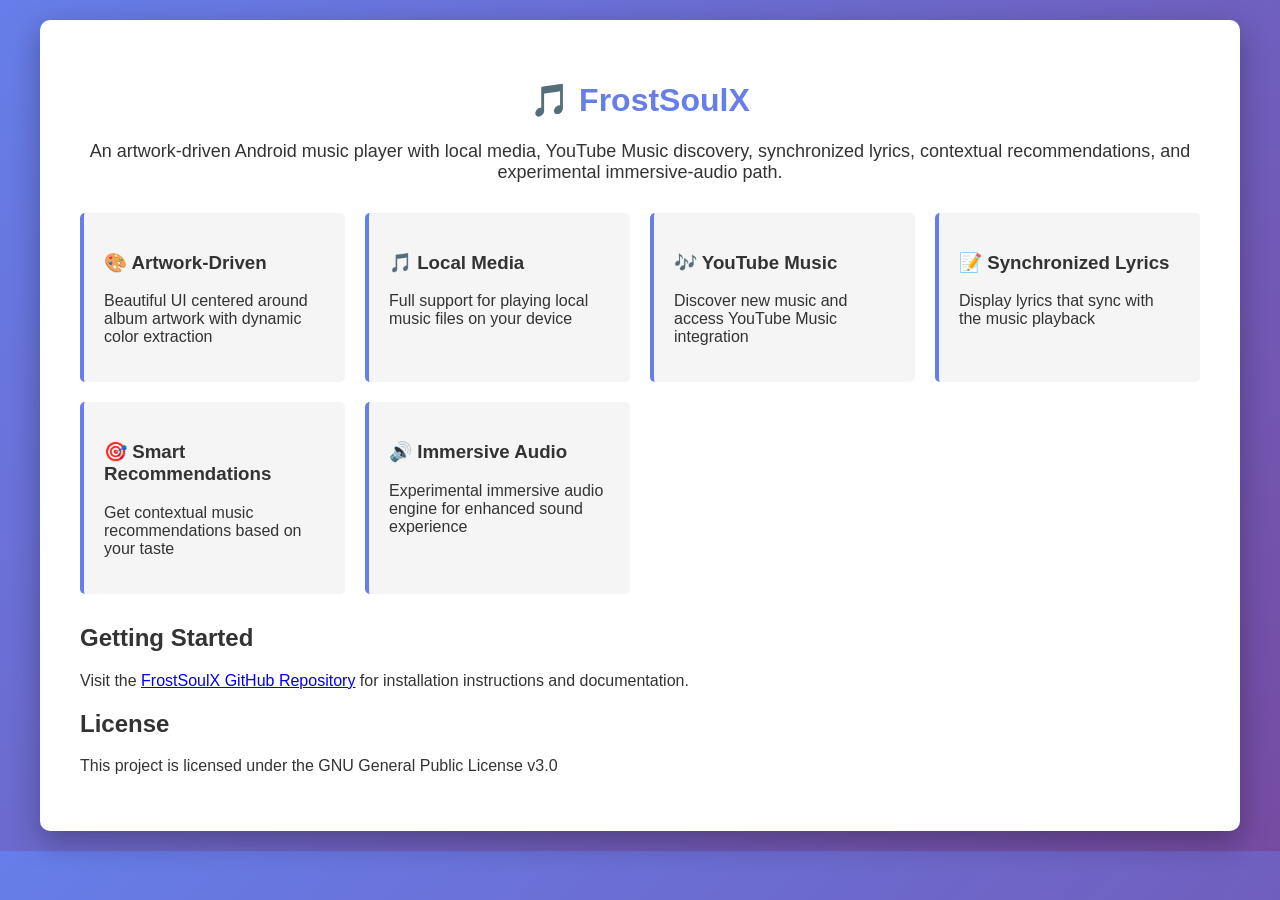
==== docs/index.html @ aeb600eb "Add Google Search Console verification meta tag to homepage" ====
<!DOCTYPE html>
<html lang="en">
<head>
    <meta charset="UTF-8">
    <meta name="viewport" content="width=device-width, initial-scale=1.0">
    <meta name="google-site-verification" content="8Y84JR3piGQvK_CAvSaHhDNYs4A3dG6lFi178oMNzOs" />
    <title>FrostSoulX - Artwork-Driven Android Music Player</title>
    <style>
        body {
            font-family: Arial, sans-serif;
            max-width: 1200px;
            margin: 0 auto;
            padding: 20px;
            background: linear-gradient(135deg, #667eea 0%, #764ba2 100%);
            color: #333;
        }
        .container {
            background: white;
            border-radius: 10px;
            padding: 40px;
            box-shadow: 0 10px 30px rgba(0, 0, 0, 0.3);
        }
        h1 {
            color: #667eea;
            text-align: center;
        }
        .features {
            display: grid;
            grid-template-columns: repeat(auto-fit, minmax(250px, 1fr));
            gap: 20px;
            margin: 30px 0;
        }
        .feature {
            padding: 20px;
            background: #f5f5f5;
            border-radius: 5px;
            border-left: 4px solid #667eea;
        }
    </style>
</head>
<body>
    <div class="container">
        <h1>🎵 FrostSoulX</h1>
        <p style="text-align: center; font-size: 18px;">An artwork-driven Android music player with local media, YouTube Music discovery, synchronized lyrics, contextual recommendations, and experimental immersive-audio path.</p>
        
        <div class="features">
            <div class="feature">
                <h3>🎨 Artwork-Driven</h3>
                <p>Beautiful UI centered around album artwork with dynamic color extraction</p>
            </div>
            <div class="feature">
                <h3>🎵 Local Media</h3>
                <p>Full support for playing local music files on your device</p>
            </div>
            <div class="feature">
                <h3>🎶 YouTube Music</h3>
                <p>Discover new music and access YouTube Music integration</p>
            </div>
            <div class="feature">
                <h3>📝 Synchronized Lyrics</h3>
                <p>Display lyrics that sync with the music playback</p>
            </div>
            <div class="feature">
                <h3>🎯 Smart Recommendations</h3>
                <p>Get contextual music recommendations based on your taste</p>
            </div>
            <div class="feature">
                <h3>🔊 Immersive Audio</h3>
                <p>Experimental immersive audio engine for enhanced sound experience</p>
            </div>
        </div>

        <h2>Getting Started</h2>
        <p>Visit the <a href="https://github.com/sakuraDev31/frostsoulx">FrostSoulX GitHub Repository</a> for installation instructions and documentation.</p>
        
        <h2>License</h2>
        <p>This project is licensed under the GNU General Public License v3.0</p>
    </div>
</body>
</html>
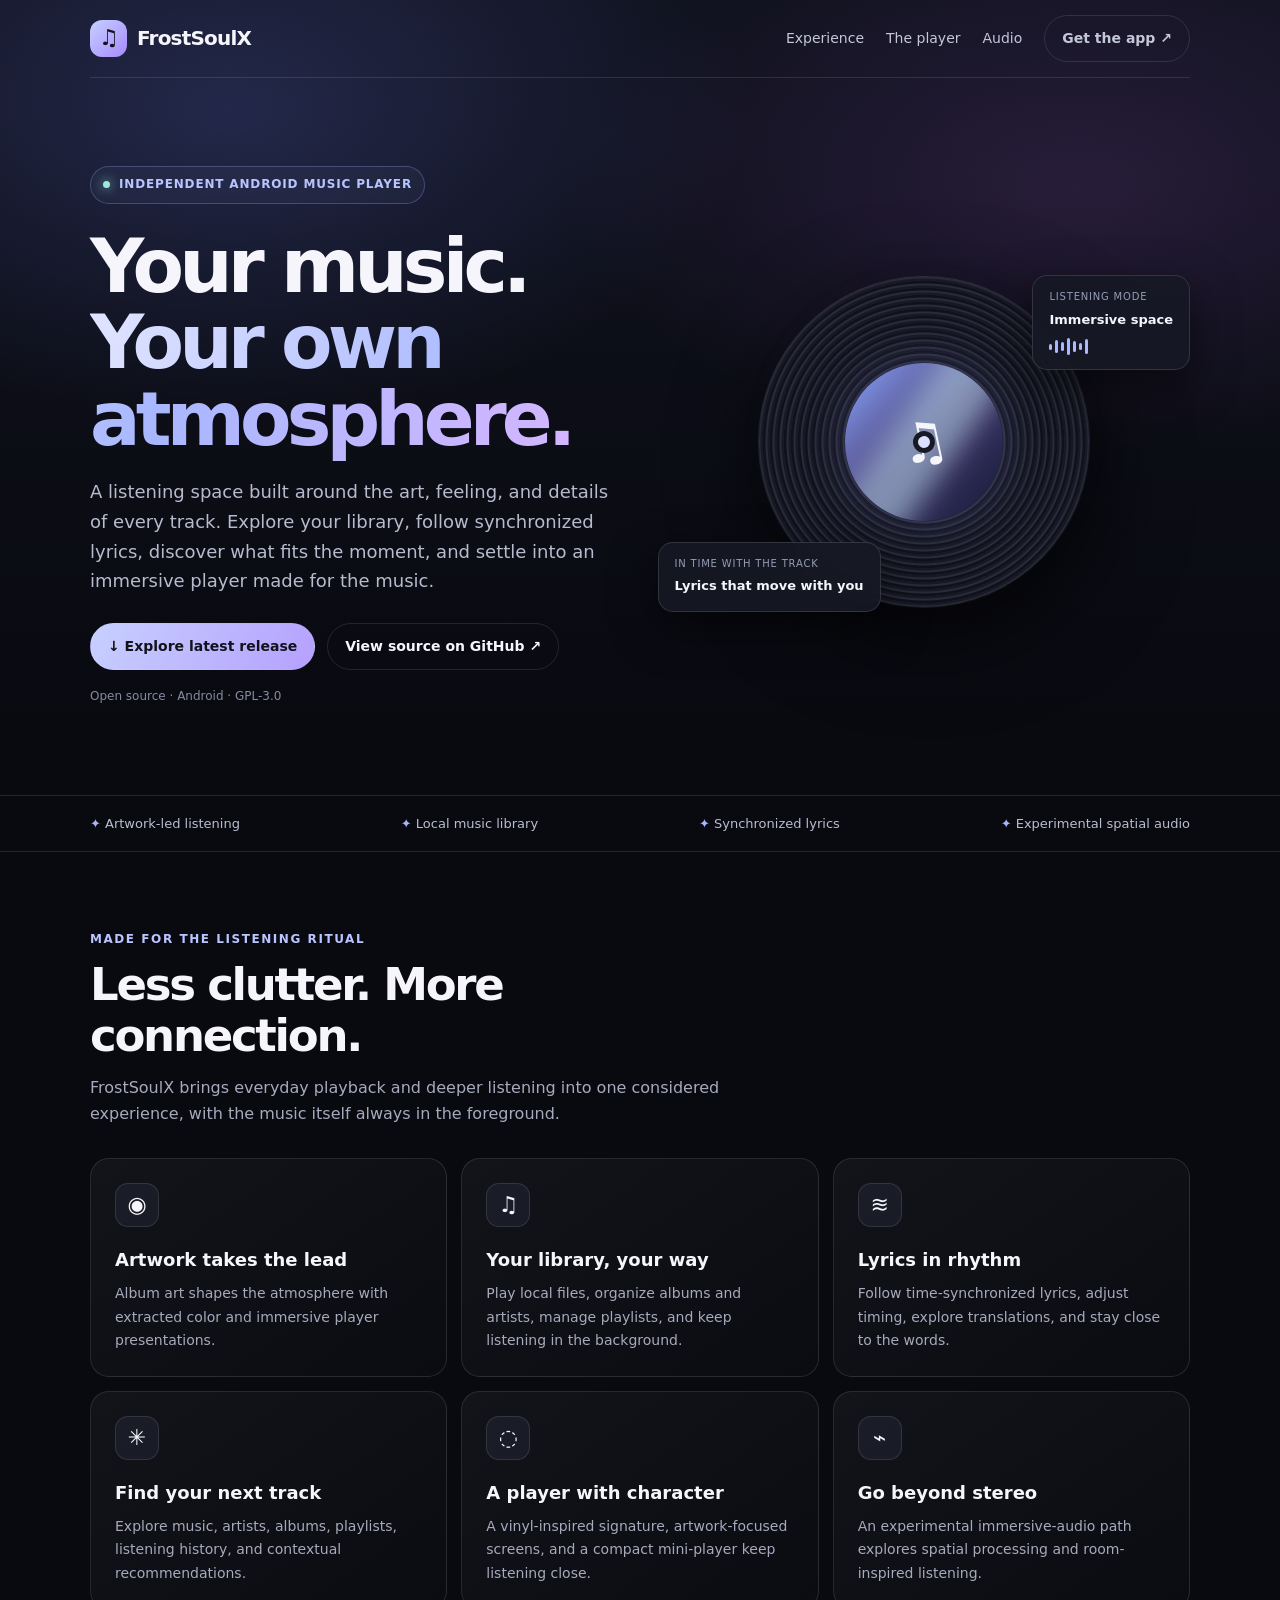
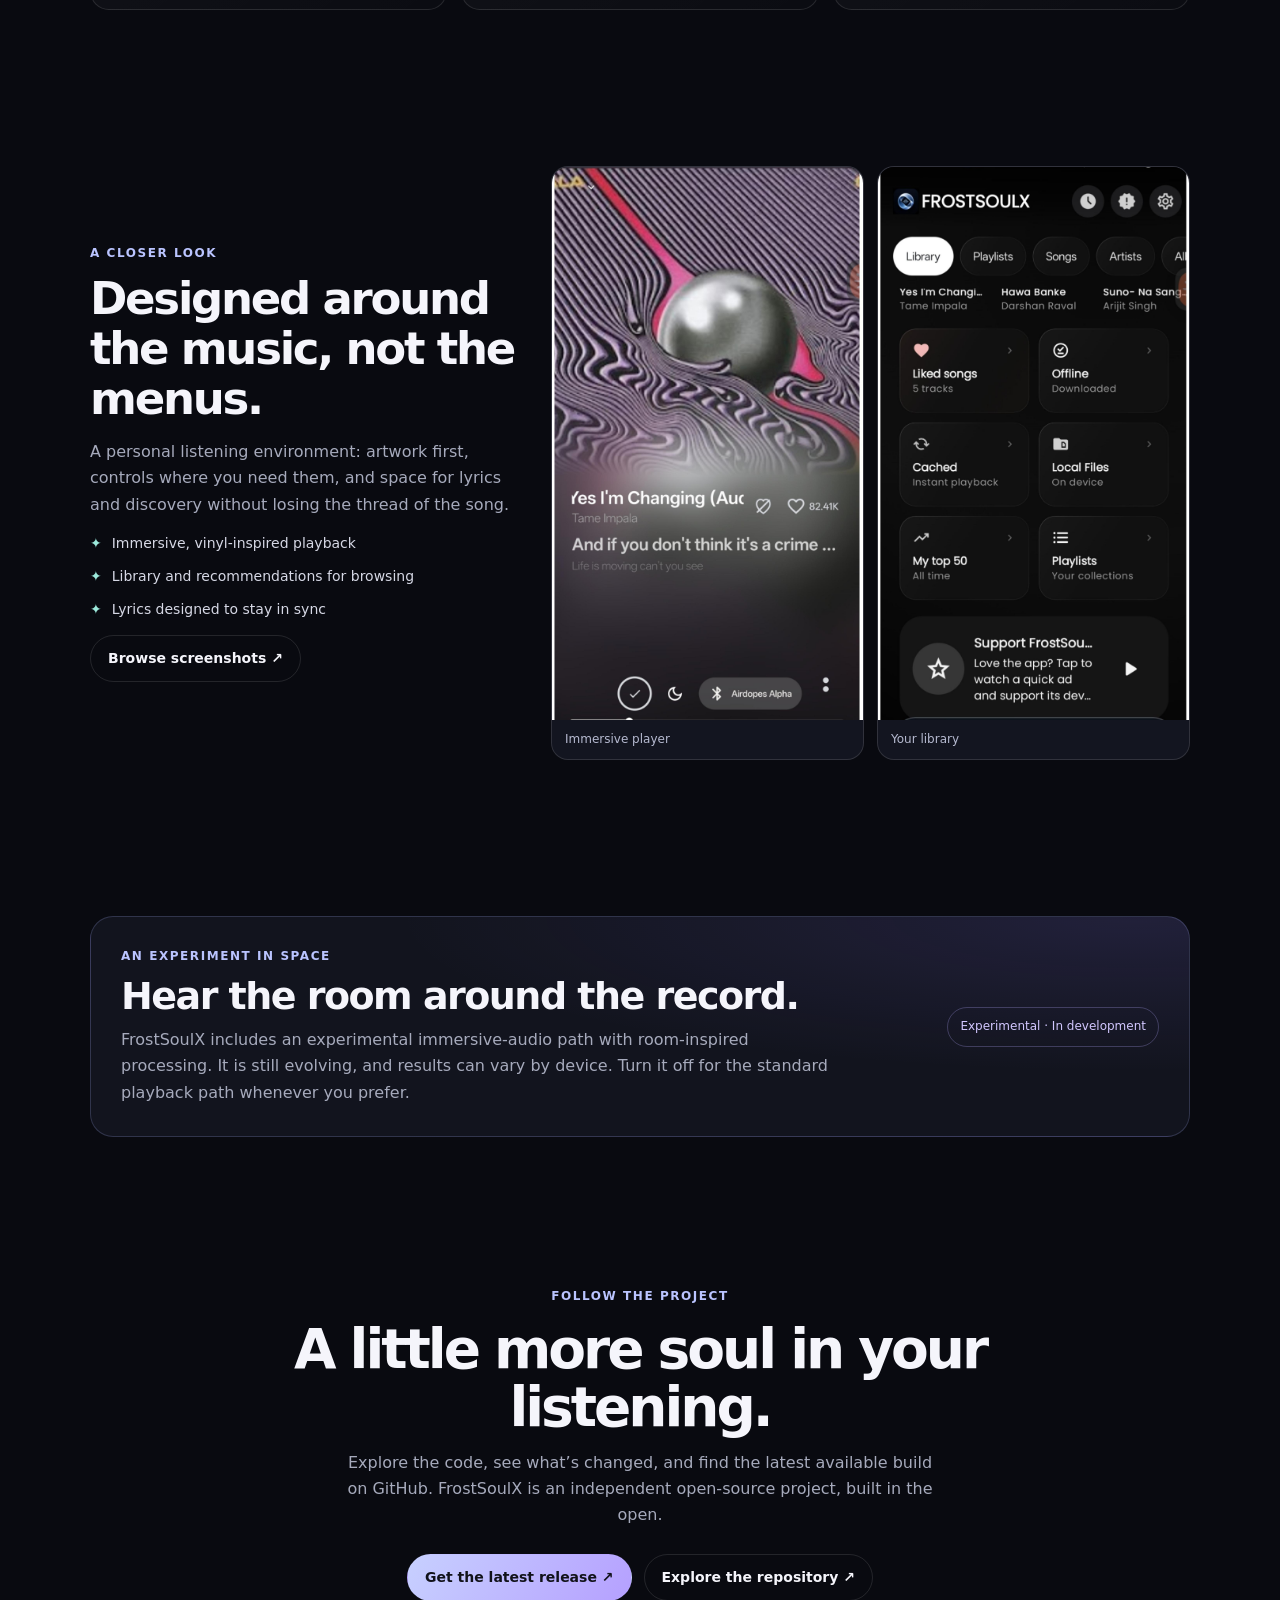
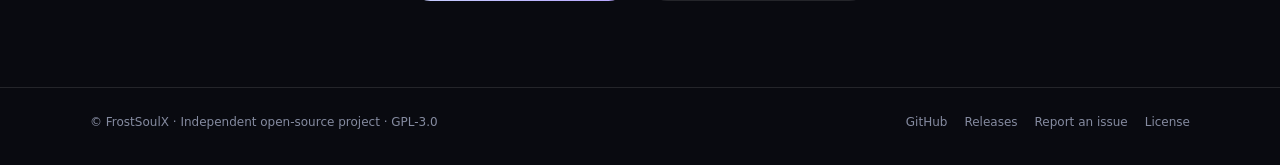
==== commit 4c2d6faf: "Redesign FrostSoulX landing page" ====
--- a/docs/index.html
+++ b/docs/index.html
@@ -1,80 +1,19 @@
-<!DOCTYPE html>
-<html lang="en">
-<head>
-    <meta charset="UTF-8">
-    <meta name="viewport" content="width=device-width, initial-scale=1.0">
-    <meta name="google-site-verification" content="8Y84JR3piGQvK_CAvSaHhDNYs4A3dG6lFi178oMNzOs" />
-    <title>FrostSoulX - Artwork-Driven Android Music Player</title>
-    <style>
-        body {
-            font-family: Arial, sans-serif;
-            max-width: 1200px;
-            margin: 0 auto;
-            padding: 20px;
-            background: linear-gradient(135deg, #667eea 0%, #764ba2 100%);
-            color: #333;
-        }
-        .container {
-            background: white;
-            border-radius: 10px;
-            padding: 40px;
-            box-shadow: 0 10px 30px rgba(0, 0, 0, 0.3);
-        }
-        h1 {
-            color: #667eea;
-            text-align: center;
-        }
-        .features {
-            display: grid;
-            grid-template-columns: repeat(auto-fit, minmax(250px, 1fr));
-            gap: 20px;
-            margin: 30px 0;
-        }
-        .feature {
-            padding: 20px;
-            background: #f5f5f5;
-            border-radius: 5px;
-            border-left: 4px solid #667eea;
-        }
-    </style>
-</head>
-<body>
-    <div class="container">
-        <h1>🎵 FrostSoulX</h1>
-        <p style="text-align: center; font-size: 18px;">An artwork-driven Android music player with local media, YouTube Music discovery, synchronized lyrics, contextual recommendations, and experimental immersive-audio path.</p>
-        
-        <div class="features">
-            <div class="feature">
-                <h3>🎨 Artwork-Driven</h3>
-                <p>Beautiful UI centered around album artwork with dynamic color extraction</p>
-            </div>
-            <div class="feature">
-                <h3>🎵 Local Media</h3>
-                <p>Full support for playing local music files on your device</p>
-            </div>
-            <div class="feature">
-                <h3>🎶 YouTube Music</h3>
-                <p>Discover new music and access YouTube Music integration</p>
-            </div>
-            <div class="feature">
-                <h3>📝 Synchronized Lyrics</h3>
-                <p>Display lyrics that sync with the music playback</p>
-            </div>
-            <div class="feature">
-                <h3>🎯 Smart Recommendations</h3>
-                <p>Get contextual music recommendations based on your taste</p>
-            </div>
-            <div class="feature">
-                <h3>🔊 Immersive Audio</h3>
-                <p>Experimental immersive audio engine for enhanced sound experience</p>
-            </div>
-        </div>
-
-        <h2>Getting Started</h2>
-        <p>Visit the <a href="https://github.com/sakuraDev31/frostsoulx">FrostSoulX GitHub Repository</a> for installation instructions and documentation.</p>
-        
-        <h2>License</h2>
-        <p>This project is licensed under the GNU General Public License v3.0</p>
-    </div>
-</body>
-</html>
+<!doctype html>
+<html lang="en"><head>
+<meta charset="utf-8"><meta name="viewport" content="width=device-width,initial-scale=1"><meta name="theme-color" content="#090a10">
+<meta name="description" content="FrostSoulX is an artwork-first Android music player with synchronized lyrics, music discovery, recommendations, and experimental immersive audio.">
+<meta name="google-site-verification" content="8Y84JR3piGQvK_CAvSaHhDNYs4A3dG6lFi178oMNzOs">
+<meta property="og:title" content="FrostSoulX · Your music, your atmosphere"><meta property="og:description" content="An independent Android music player shaped around artwork, lyrics, discovery, and immersive listening.">
+<meta property="og:image" content="https://raw.githubusercontent.com/sakuraDev31/frostsoulx/Main/docs/screenshots/immersive-player.jpg">
+<title>FrostSoulX | Your music, your atmosphere</title>
+<style>
+:root{color-scheme:dark;--bg:#090a10;--fg:#f5f5fb;--muted:#a6aabc;--line:#ffffff1c;--blue:#aebaff;--violet:#c6a7ff;--mint:#9ce9db}*{box-sizing:border-box}html{scroll-behavior:smooth}body{margin:0;background:var(--bg);color:var(--fg);font:16px/1.65 Inter,system-ui,-apple-system,"Segoe UI",sans-serif}.shell{width:min(1100px,calc(100% - 38px));margin:auto}a{color:inherit;text-decoration:none}.bg{position:absolute;z-index:-1;inset:0 0 auto;height:740px;background:radial-gradient(ellipse at 18% 15%,#5968c844,transparent 35%),radial-gradient(ellipse at 84% 25%,#8b4fb733,transparent 34%),linear-gradient(#10121e,transparent)}header{height:78px;display:flex;align-items:center;justify-content:space-between;border-bottom:1px solid var(--line)}.brand{font-size:20px;font-weight:800;letter-spacing:-.04em;display:flex;align-items:center;gap:10px}.logo{display:grid;place-items:center;width:37px;height:37px;border-radius:12px;background:linear-gradient(135deg,#c5d0ff,#a78aff);color:#11121a;font-size:22px}nav{display:flex;gap:22px;align-items:center;font-size:14px;color:#c4c7d7}.btn{display:inline-flex;align-items:center;justify-content:center;padding:11px 17px;border:1px solid var(--line);border-radius:99px;font-size:14px;font-weight:700}.primary{background:linear-gradient(120deg,#c7d0ff,#b5a0ff);color:#11121a;border-color:transparent}.hero{display:grid;grid-template-columns:1fr 1fr;gap:35px;align-items:center;padding:88px 0 76px;min-height:580px}.eyebrow,.kicker{font-size:12px;font-weight:800;letter-spacing:.13em;text-transform:uppercase;color:#bac4ff}.eyebrow{display:inline-flex;gap:9px;align-items:center;border:1px solid #aab5ff44;border-radius:99px;padding:8px 12px;background:#aab5ff0c;letter-spacing:.07em}.pulse{width:7px;height:7px;background:var(--mint);border-radius:50%;box-shadow:0 0 12px var(--mint)}h1{font-size:clamp(44px,6.3vw,75px);line-height:1.02;letter-spacing:-.065em;margin:24px 0 20px}h1 span{background:linear-gradient(100deg,#e0e4ff,#a8b7ff,#d3b6ff);background-clip:text;-webkit-background-clip:text;color:transparent}.intro{font-size:18px;color:#b7bbcd;max-width:540px;margin:0 0 27px}.actions{display:flex;flex-wrap:wrap;gap:12px}.fine{font-size:12px;color:#858ba0;margin-top:17px}.visual{position:relative;min-height:390px;display:grid;place-items:center}.halo{position:absolute;width:350px;height:350px;border-radius:50%;background:radial-gradient(circle,#8b80ff40,transparent 70%);filter:blur(10px)}.vinyl{width:min(330px,74vw);aspect-ratio:1;border-radius:50%;position:relative;background:repeating-radial-gradient(circle,#171925 0 2px,#292b3b 3px 4px,#10121b 5px 7px);box-shadow:0 28px 90px #000b,0 0 0 1px #ffffff22;transform:rotate(-12deg);animation:float 8s ease-in-out infinite}.album{position:absolute;inset:26%;border-radius:50%;overflow:hidden;display:grid;place-items:center;background:linear-gradient(145deg,#8ba7ff,#45386f 50%,#111b35);box-shadow:0 0 45px #9c9dff3b}.album:before{content:"";position:absolute;width:140%;height:40%;background:#c9f3ff77;filter:blur(13px);transform:rotate(-43deg)}.album span{position:relative;font-size:55px}.center{position:absolute;width:12px;height:12px;border-radius:50%;background:#dce0ff;left:calc(50% - 6px);top:calc(50% - 6px);box-shadow:0 0 0 5px #171925;z-index:2}.float{position:absolute;z-index:3;border:1px solid #ffffff20;background:#171925e8;backdrop-filter:blur(15px);border-radius:15px;padding:13px 16px;box-shadow:0 15px 45px #0008}.float small{display:block;color:#969db5;font-size:10px;text-transform:uppercase;letter-spacing:.08em}.float strong{font-size:13px}.lyrics{left:0;bottom:25px}.audio{right:0;top:28px}.wave{display:flex;gap:3px;align-items:center;height:19px;margin-top:5px}.wave i{width:3px;height:var(--h);background:#aab8ff;border-radius:4px}@keyframes float{50%{transform:translateY(-12px) rotate(-8deg)}}.ticker{border-block:1px solid var(--line);padding:17px 0;color:#b9bdd0;font-size:13px}.ticker .shell{display:flex;justify-content:space-between;gap:14px;flex-wrap:wrap}.ticker b{color:#aab5ff}section.content{padding:78px 0}.head{max-width:650px;margin-bottom:30px}.head h2,.showcopy h2{font-size:clamp(30px,4vw,45px);line-height:1.12;letter-spacing:-.05em;margin:10px 0 14px}.head p,.showcopy p{color:var(--muted);margin:0}.grid{display:grid;grid-template-columns:repeat(3,1fr);gap:14px}.feature{border:1px solid var(--line);background:linear-gradient(145deg,#ffffff0b,#ffffff03);border-radius:19px;padding:24px;min-height:180px;transition:.2s}.feature:hover{transform:translateY(-4px);border-color:#aab5ff66}.ico{font-size:22px;width:44px;height:44px;display:grid;place-items:center;border:1px solid var(--line);background:#a5b3ff10;border-radius:13px;margin-bottom:18px}.feature h3{font-size:18px;margin:0 0 8px}.feature p{font-size:14px;color:var(--muted);margin:0}.showcase{display:grid;grid-template-columns:.8fr 1.2fr;gap:35px;align-items:center}.showcopy ul{padding:0;list-style:none;display:grid;gap:10px;color:#d6d8e5;font-size:14px}.showcopy li:before{content:"✦";color:var(--mint);margin-right:10px}.screens{display:grid;grid-template-columns:1fr 1fr;gap:13px}.screen{margin:0;border:1px solid #ffffff20;border-radius:17px;overflow:hidden;background:#131520}.screen img{width:100%;display:block;aspect-ratio:9/16;object-fit:cover;object-position:top}.screen figcaption{padding:10px 13px;font-size:12px;color:#b6bad0}.band{border:1px solid #aab5ff33;border-radius:23px;padding:30px;background:radial-gradient(ellipse at 95% 0%,#8d75ff20,transparent 50%),#12141e;display:flex;align-items:center;justify-content:space-between;gap:25px}.band h2{font-size:clamp(26px,3.5vw,38px);line-height:1.1;letter-spacing:-.04em;margin:9px 0}.band p{color:var(--muted);max-width:720px;margin:0}.badge{white-space:nowrap;border:1px solid #b5aaff44;border-radius:99px;padding:9px 12px;color:#d2c7ff;font-size:12px}.cta{text-align:center;padding:72px 0 86px}.cta h2{font-size:clamp(34px,5vw,55px);line-height:1.06;letter-spacing:-.055em;max-width:750px;margin:13px auto}.cta p{max-width:590px;color:var(--muted);margin:0 auto 25px}.cta .actions{justify-content:center}footer{border-top:1px solid var(--line);padding:25px 0 32px;color:#858ba0;font-size:12px}.foot{display:flex;justify-content:space-between;gap:18px;flex-wrap:wrap}.links{display:flex;gap:17px;flex-wrap:wrap}@media(max-width:800px){.hero{grid-template-columns:1fr;gap:0;padding:58px 0 38px;text-align:center}.intro{margin:0 auto 25px}.actions{justify-content:center}.visual{min-height:340px}.vinyl{width:285px}.grid{grid-template-columns:repeat(2,1fr)}.showcase{grid-template-columns:1fr}.band{align-items:flex-start;flex-direction:column}section.content{padding:62px 0}nav{gap:12px}nav .optional{display:none}}@media(max-width:480px){.shell{width:calc(100% - 28px)}header{height:68px}.brand{font-size:17px}.btn{padding:10px 13px;font-size:12px}.hero{padding-top:45px}.intro{font-size:16px}.visual{min-height:310px}.vinyl{width:245px}.float{padding:10px 12px}.grid{grid-template-columns:1fr}.feature{min-height:0}.screens{gap:8px}.ticker .shell{justify-content:center}.foot{flex-direction:column}}@media(prefers-reduced-motion:reduce){*,*:before,*:after{animation:none!important;scroll-behavior:auto!important;transition:none!important}}
+</style></head><body><div class="bg"></div>
+<header class="shell"><a class="brand" href="#"><span class="logo">♫</span> FrostSoulX</a><nav><a class="optional" href="#experience">Experience</a><a class="optional" href="#screenshots">The player</a><a class="optional" href="#audio">Audio</a><a class="btn" href="https://github.com/sakuraDev31/frostsoulx/releases/latest">Get the app ↗</a></nav></header>
+<main><section class="hero shell"><div><div class="eyebrow"><span class="pulse"></span> Independent Android music player</div><h1>Your music.<br><span>Your own atmosphere.</span></h1><p class="intro">A listening space built around the art, feeling, and details of every track. Explore your library, follow synchronized lyrics, discover what fits the moment, and settle into an immersive player made for the music.</p><div class="actions"><a class="btn primary" href="https://github.com/sakuraDev31/frostsoulx/releases/latest">↓ Explore latest release</a><a class="btn" href="https://github.com/sakuraDev31/frostsoulx">View source on GitHub ↗</a></div><p class="fine">Open source · Android · GPL-3.0</p></div><div class="visual"><div class="halo"></div><div class="vinyl"><div class="album"><span>♫</span></div><span class="center"></span></div><div class="float audio"><small>Listening mode</small><strong>Immersive space</strong><div class="wave"><i style="--h:6px"></i><i style="--h:13px"></i><i style="--h:9px"></i><i style="--h:17px"></i><i style="--h:11px"></i><i style="--h:7px"></i><i style="--h:15px"></i></div></div><div class="float lyrics"><small>In time with the track</small><strong>Lyrics that move with you</strong></div></div></section>
+<div class="ticker"><div class="shell"><span><b>✦</b> Artwork-led listening</span><span><b>✦</b> Local music library</span><span><b>✦</b> Synchronized lyrics</span><span><b>✦</b> Experimental spatial audio</span></div></div>
+<section class="content shell" id="experience"><div class="head"><div class="kicker">Made for the listening ritual</div><h2>Less clutter. More connection.</h2><p>FrostSoulX brings everyday playback and deeper listening into one considered experience, with the music itself always in the foreground.</p></div><div class="grid"><article class="feature"><div class="ico">◉</div><h3>Artwork takes the lead</h3><p>Album art shapes the atmosphere with extracted color and immersive player presentations.</p></article><article class="feature"><div class="ico">♫</div><h3>Your library, your way</h3><p>Play local files, organize albums and artists, manage playlists, and keep listening in the background.</p></article><article class="feature"><div class="ico">≋</div><h3>Lyrics in rhythm</h3><p>Follow time-synchronized lyrics, adjust timing, explore translations, and stay close to the words.</p></article><article class="feature"><div class="ico">✳</div><h3>Find your next track</h3><p>Explore music, artists, albums, playlists, listening history, and contextual recommendations.</p></article><article class="feature"><div class="ico">◌</div><h3>A player with character</h3><p>A vinyl-inspired signature, artwork-focused screens, and a compact mini-player keep listening close.</p></article><article class="feature"><div class="ico">⌁</div><h3>Go beyond stereo</h3><p>An experimental immersive-audio path explores spatial processing and room-inspired listening.</p></article></div></section>
+<section class="content shell" id="screenshots"><div class="showcase"><div class="showcopy"><div class="kicker">A closer look</div><h2>Designed around the music, not the menus.</h2><p>A personal listening environment: artwork first, controls where you need them, and space for lyrics and discovery without losing the thread of the song.</p><ul><li>Immersive, vinyl-inspired playback</li><li>Library and recommendations for browsing</li><li>Lyrics designed to stay in sync</li></ul><a class="btn" href="https://github.com/sakuraDev31/frostsoulx/tree/Main/docs/screenshots">Browse screenshots ↗</a></div><div class="screens"><figure class="screen"><img src="screenshots/immersive-player.jpg" alt="FrostSoulX immersive player" loading="lazy"><figcaption>Immersive player</figcaption></figure><figure class="screen"><img src="screenshots/library-overview.jpg" alt="FrostSoulX music library" loading="lazy"><figcaption>Your library</figcaption></figure></div></div></section>
+<section class="content shell" id="audio"><div class="band"><div><div class="kicker">An experiment in space</div><h2>Hear the room around the record.</h2><p>FrostSoulX includes an experimental immersive-audio path with room-inspired processing. It is still evolving, and results can vary by device. Turn it off for the standard playback path whenever you prefer.</p></div><span class="badge">Experimental · In development</span></div></section>
+<section class="cta shell"><div class="kicker">Follow the project</div><h2>A little more soul in your listening.</h2><p>Explore the code, see what’s changed, and find the latest available build on GitHub. FrostSoulX is an independent open-source project, built in the open.</p><div class="actions"><a class="btn primary" href="https://github.com/sakuraDev31/frostsoulx/releases/latest">Get the latest release ↗</a><a class="btn" href="https://github.com/sakuraDev31/frostsoulx">Explore the repository ↗</a></div></section></main>
+<footer><div class="shell foot"><span>© FrostSoulX · Independent open-source project · GPL-3.0</span><div class="links"><a href="https://github.com/sakuraDev31/frostsoulx">GitHub</a><a href="https://github.com/sakuraDev31/frostsoulx/releases">Releases</a><a href="https://github.com/sakuraDev31/frostsoulx/issues">Report an issue</a><a href="https://github.com/sakuraDev31/frostsoulx/blob/Main/LICENSE">License</a></div></div></footer></body></html>
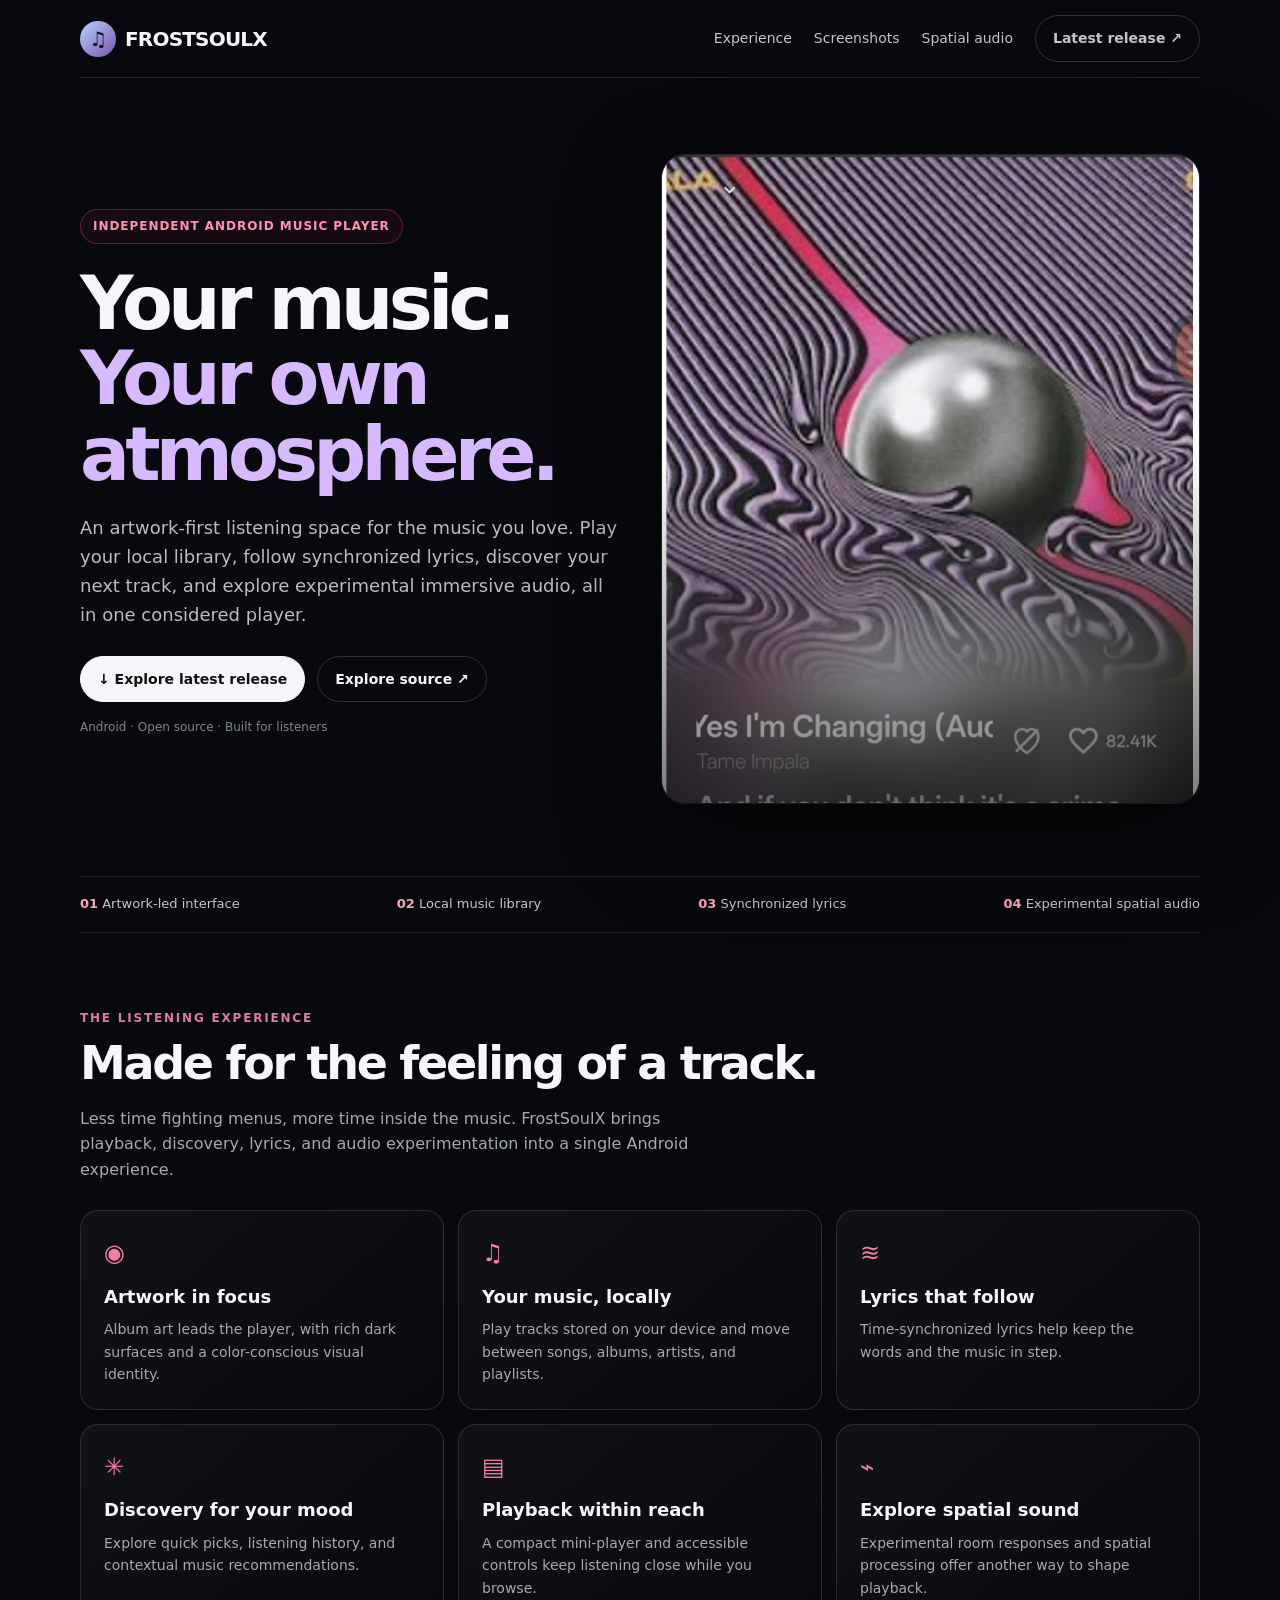
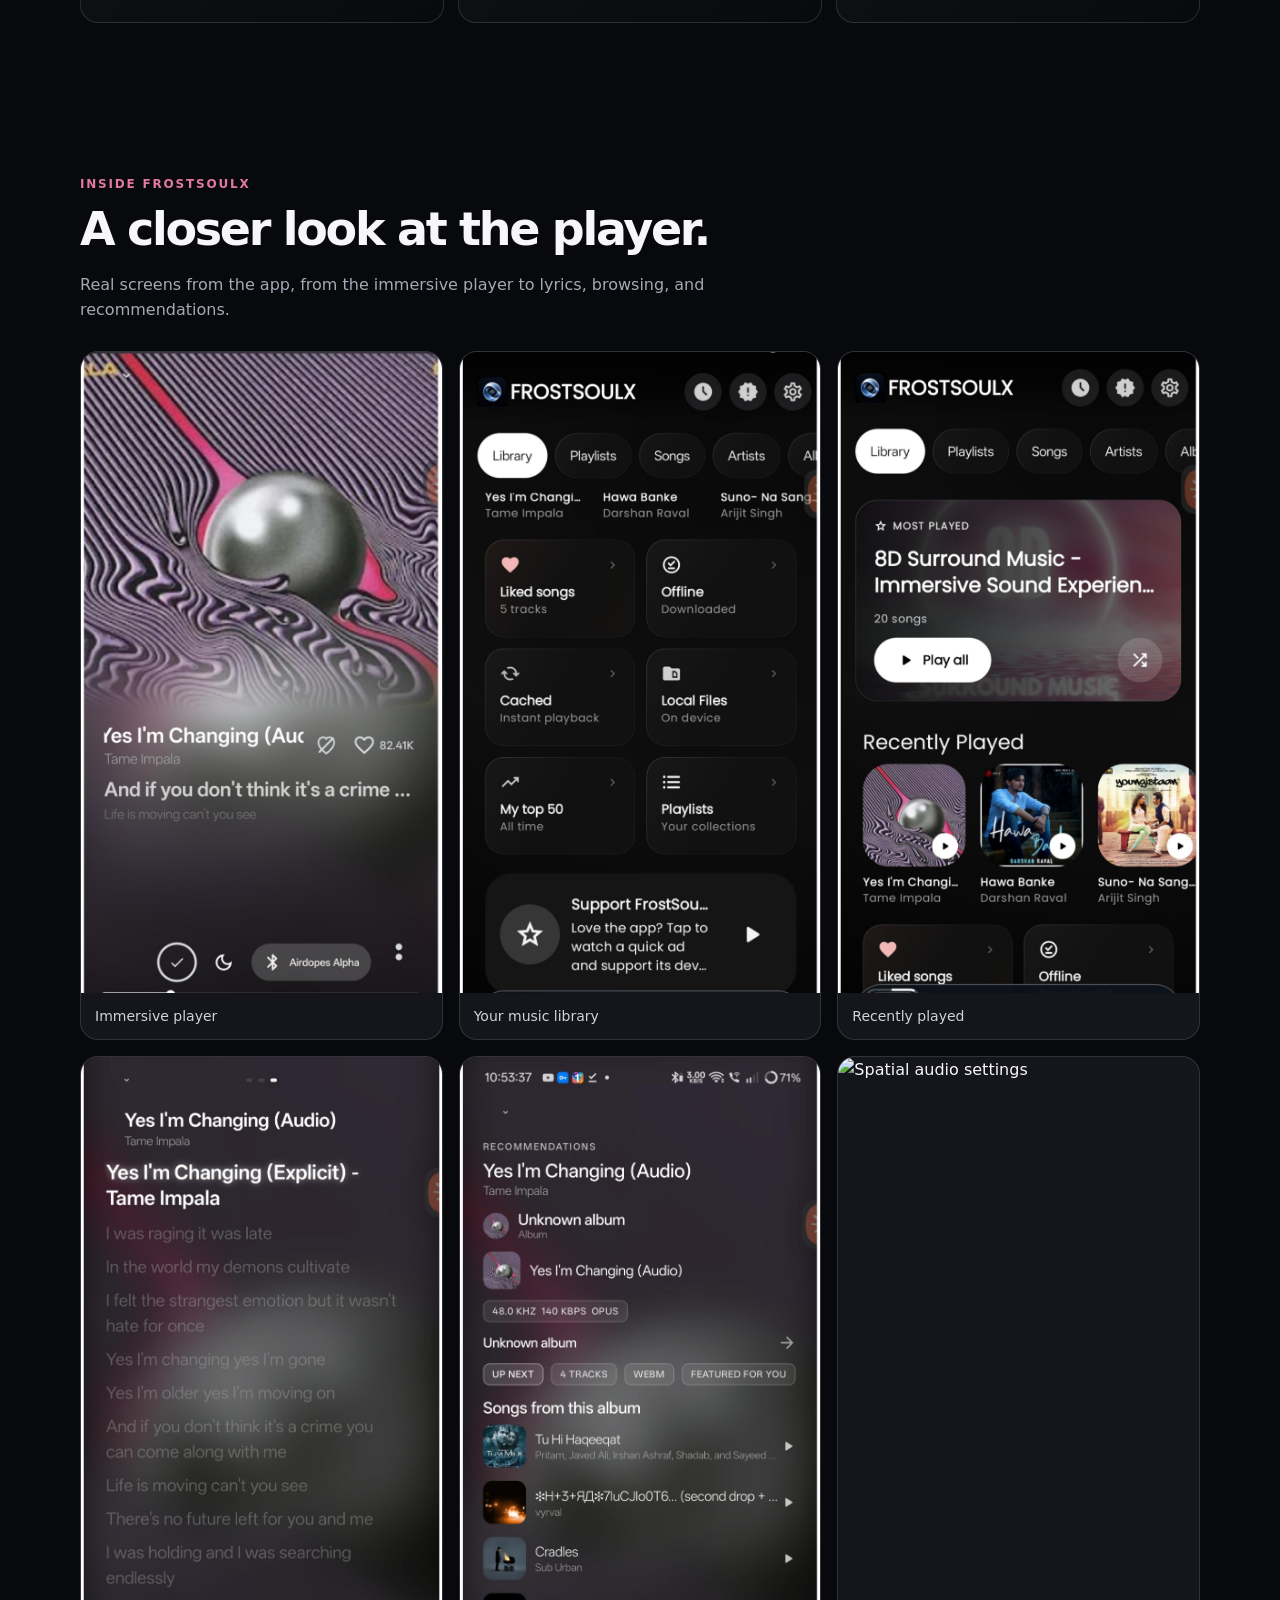
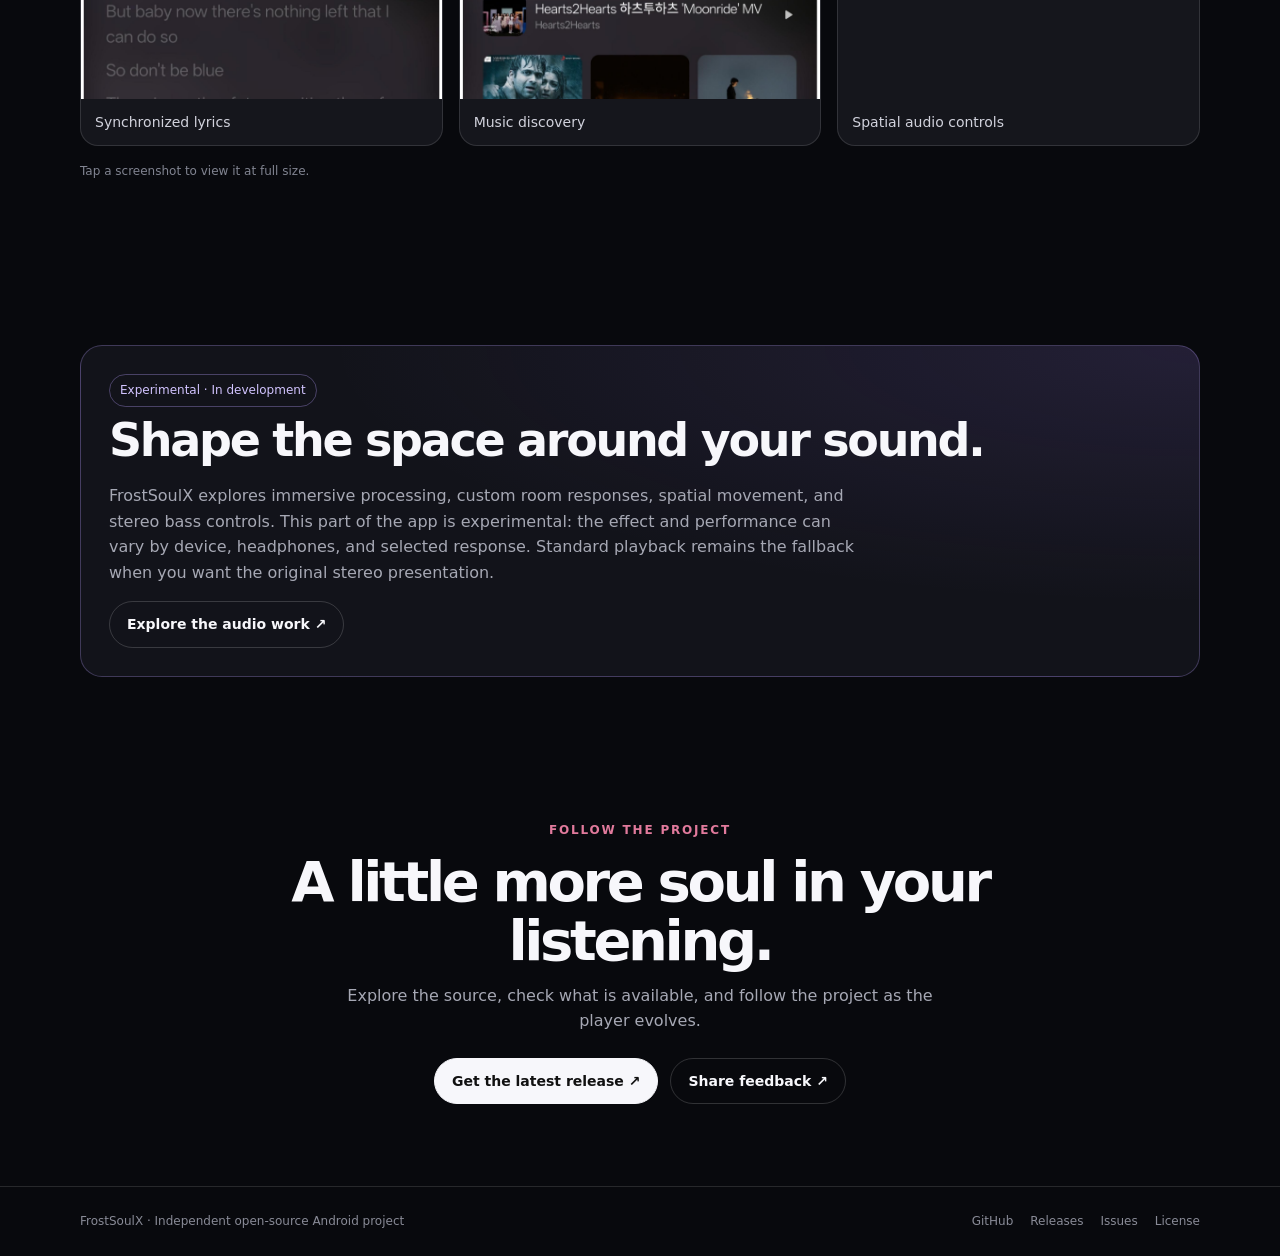
==== commit 053cfda1: "Refresh FrostSoulX repository homepage and showcase screenshots" ====
--- a/docs/index.html
+++ b/docs/index.html
@@ -1,19 +1,18 @@
 <!doctype html>
 <html lang="en"><head>
 <meta charset="utf-8"><meta name="viewport" content="width=device-width,initial-scale=1"><meta name="theme-color" content="#090a10">
-<meta name="description" content="FrostSoulX is an artwork-first Android music player with synchronized lyrics, music discovery, recommendations, and experimental immersive audio.">
+<meta name="description" content="FrostSoulX is an artwork-first Android music player with synchronized lyrics, local media, discovery, recommendations, and experimental immersive audio.">
 <meta name="google-site-verification" content="8Y84JR3piGQvK_CAvSaHhDNYs4A3dG6lFi178oMNzOs">
-<meta property="og:title" content="FrostSoulX · Your music, your atmosphere"><meta property="og:description" content="An independent Android music player shaped around artwork, lyrics, discovery, and immersive listening.">
-<meta property="og:image" content="https://raw.githubusercontent.com/sakuraDev31/frostsoulx/Main/docs/screenshots/immersive-player.jpg">
+<meta property="og:title" content="FrostSoulX | Your music, your atmosphere"><meta property="og:description" content="An independent Android music player shaped around artwork, lyrics, discovery, and immersive listening."><meta property="og:image" content="https://raw.githubusercontent.com/sakuraDev31/frostsoulx/Main/docs/screenshots/immersive-player.jpg">
 <title>FrostSoulX | Your music, your atmosphere</title>
 <style>
-:root{color-scheme:dark;--bg:#090a10;--fg:#f5f5fb;--muted:#a6aabc;--line:#ffffff1c;--blue:#aebaff;--violet:#c6a7ff;--mint:#9ce9db}*{box-sizing:border-box}html{scroll-behavior:smooth}body{margin:0;background:var(--bg);color:var(--fg);font:16px/1.65 Inter,system-ui,-apple-system,"Segoe UI",sans-serif}.shell{width:min(1100px,calc(100% - 38px));margin:auto}a{color:inherit;text-decoration:none}.bg{position:absolute;z-index:-1;inset:0 0 auto;height:740px;background:radial-gradient(ellipse at 18% 15%,#5968c844,transparent 35%),radial-gradient(ellipse at 84% 25%,#8b4fb733,transparent 34%),linear-gradient(#10121e,transparent)}header{height:78px;display:flex;align-items:center;justify-content:space-between;border-bottom:1px solid var(--line)}.brand{font-size:20px;font-weight:800;letter-spacing:-.04em;display:flex;align-items:center;gap:10px}.logo{display:grid;place-items:center;width:37px;height:37px;border-radius:12px;background:linear-gradient(135deg,#c5d0ff,#a78aff);color:#11121a;font-size:22px}nav{display:flex;gap:22px;align-items:center;font-size:14px;color:#c4c7d7}.btn{display:inline-flex;align-items:center;justify-content:center;padding:11px 17px;border:1px solid var(--line);border-radius:99px;font-size:14px;font-weight:700}.primary{background:linear-gradient(120deg,#c7d0ff,#b5a0ff);color:#11121a;border-color:transparent}.hero{display:grid;grid-template-columns:1fr 1fr;gap:35px;align-items:center;padding:88px 0 76px;min-height:580px}.eyebrow,.kicker{font-size:12px;font-weight:800;letter-spacing:.13em;text-transform:uppercase;color:#bac4ff}.eyebrow{display:inline-flex;gap:9px;align-items:center;border:1px solid #aab5ff44;border-radius:99px;padding:8px 12px;background:#aab5ff0c;letter-spacing:.07em}.pulse{width:7px;height:7px;background:var(--mint);border-radius:50%;box-shadow:0 0 12px var(--mint)}h1{font-size:clamp(44px,6.3vw,75px);line-height:1.02;letter-spacing:-.065em;margin:24px 0 20px}h1 span{background:linear-gradient(100deg,#e0e4ff,#a8b7ff,#d3b6ff);background-clip:text;-webkit-background-clip:text;color:transparent}.intro{font-size:18px;color:#b7bbcd;max-width:540px;margin:0 0 27px}.actions{display:flex;flex-wrap:wrap;gap:12px}.fine{font-size:12px;color:#858ba0;margin-top:17px}.visual{position:relative;min-height:390px;display:grid;place-items:center}.halo{position:absolute;width:350px;height:350px;border-radius:50%;background:radial-gradient(circle,#8b80ff40,transparent 70%);filter:blur(10px)}.vinyl{width:min(330px,74vw);aspect-ratio:1;border-radius:50%;position:relative;background:repeating-radial-gradient(circle,#171925 0 2px,#292b3b 3px 4px,#10121b 5px 7px);box-shadow:0 28px 90px #000b,0 0 0 1px #ffffff22;transform:rotate(-12deg);animation:float 8s ease-in-out infinite}.album{position:absolute;inset:26%;border-radius:50%;overflow:hidden;display:grid;place-items:center;background:linear-gradient(145deg,#8ba7ff,#45386f 50%,#111b35);box-shadow:0 0 45px #9c9dff3b}.album:before{content:"";position:absolute;width:140%;height:40%;background:#c9f3ff77;filter:blur(13px);transform:rotate(-43deg)}.album span{position:relative;font-size:55px}.center{position:absolute;width:12px;height:12px;border-radius:50%;background:#dce0ff;left:calc(50% - 6px);top:calc(50% - 6px);box-shadow:0 0 0 5px #171925;z-index:2}.float{position:absolute;z-index:3;border:1px solid #ffffff20;background:#171925e8;backdrop-filter:blur(15px);border-radius:15px;padding:13px 16px;box-shadow:0 15px 45px #0008}.float small{display:block;color:#969db5;font-size:10px;text-transform:uppercase;letter-spacing:.08em}.float strong{font-size:13px}.lyrics{left:0;bottom:25px}.audio{right:0;top:28px}.wave{display:flex;gap:3px;align-items:center;height:19px;margin-top:5px}.wave i{width:3px;height:var(--h);background:#aab8ff;border-radius:4px}@keyframes float{50%{transform:translateY(-12px) rotate(-8deg)}}.ticker{border-block:1px solid var(--line);padding:17px 0;color:#b9bdd0;font-size:13px}.ticker .shell{display:flex;justify-content:space-between;gap:14px;flex-wrap:wrap}.ticker b{color:#aab5ff}section.content{padding:78px 0}.head{max-width:650px;margin-bottom:30px}.head h2,.showcopy h2{font-size:clamp(30px,4vw,45px);line-height:1.12;letter-spacing:-.05em;margin:10px 0 14px}.head p,.showcopy p{color:var(--muted);margin:0}.grid{display:grid;grid-template-columns:repeat(3,1fr);gap:14px}.feature{border:1px solid var(--line);background:linear-gradient(145deg,#ffffff0b,#ffffff03);border-radius:19px;padding:24px;min-height:180px;transition:.2s}.feature:hover{transform:translateY(-4px);border-color:#aab5ff66}.ico{font-size:22px;width:44px;height:44px;display:grid;place-items:center;border:1px solid var(--line);background:#a5b3ff10;border-radius:13px;margin-bottom:18px}.feature h3{font-size:18px;margin:0 0 8px}.feature p{font-size:14px;color:var(--muted);margin:0}.showcase{display:grid;grid-template-columns:.8fr 1.2fr;gap:35px;align-items:center}.showcopy ul{padding:0;list-style:none;display:grid;gap:10px;color:#d6d8e5;font-size:14px}.showcopy li:before{content:"✦";color:var(--mint);margin-right:10px}.screens{display:grid;grid-template-columns:1fr 1fr;gap:13px}.screen{margin:0;border:1px solid #ffffff20;border-radius:17px;overflow:hidden;background:#131520}.screen img{width:100%;display:block;aspect-ratio:9/16;object-fit:cover;object-position:top}.screen figcaption{padding:10px 13px;font-size:12px;color:#b6bad0}.band{border:1px solid #aab5ff33;border-radius:23px;padding:30px;background:radial-gradient(ellipse at 95% 0%,#8d75ff20,transparent 50%),#12141e;display:flex;align-items:center;justify-content:space-between;gap:25px}.band h2{font-size:clamp(26px,3.5vw,38px);line-height:1.1;letter-spacing:-.04em;margin:9px 0}.band p{color:var(--muted);max-width:720px;margin:0}.badge{white-space:nowrap;border:1px solid #b5aaff44;border-radius:99px;padding:9px 12px;color:#d2c7ff;font-size:12px}.cta{text-align:center;padding:72px 0 86px}.cta h2{font-size:clamp(34px,5vw,55px);line-height:1.06;letter-spacing:-.055em;max-width:750px;margin:13px auto}.cta p{max-width:590px;color:var(--muted);margin:0 auto 25px}.cta .actions{justify-content:center}footer{border-top:1px solid var(--line);padding:25px 0 32px;color:#858ba0;font-size:12px}.foot{display:flex;justify-content:space-between;gap:18px;flex-wrap:wrap}.links{display:flex;gap:17px;flex-wrap:wrap}@media(max-width:800px){.hero{grid-template-columns:1fr;gap:0;padding:58px 0 38px;text-align:center}.intro{margin:0 auto 25px}.actions{justify-content:center}.visual{min-height:340px}.vinyl{width:285px}.grid{grid-template-columns:repeat(2,1fr)}.showcase{grid-template-columns:1fr}.band{align-items:flex-start;flex-direction:column}section.content{padding:62px 0}nav{gap:12px}nav .optional{display:none}}@media(max-width:480px){.shell{width:calc(100% - 28px)}header{height:68px}.brand{font-size:17px}.btn{padding:10px 13px;font-size:12px}.hero{padding-top:45px}.intro{font-size:16px}.visual{min-height:310px}.vinyl{width:245px}.float{padding:10px 12px}.grid{grid-template-columns:1fr}.feature{min-height:0}.screens{gap:8px}.ticker .shell{justify-content:center}.foot{flex-direction:column}}@media(prefers-reduced-motion:reduce){*,*:before,*:after{animation:none!important;scroll-behavior:auto!important;transition:none!important}}
-</style></head><body><div class="bg"></div>
-<header class="shell"><a class="brand" href="#"><span class="logo">♫</span> FrostSoulX</a><nav><a class="optional" href="#experience">Experience</a><a class="optional" href="#screenshots">The player</a><a class="optional" href="#audio">Audio</a><a class="btn" href="https://github.com/sakuraDev31/frostsoulx/releases/latest">Get the app ↗</a></nav></header>
-<main><section class="hero shell"><div><div class="eyebrow"><span class="pulse"></span> Independent Android music player</div><h1>Your music.<br><span>Your own atmosphere.</span></h1><p class="intro">A listening space built around the art, feeling, and details of every track. Explore your library, follow synchronized lyrics, discover what fits the moment, and settle into an immersive player made for the music.</p><div class="actions"><a class="btn primary" href="https://github.com/sakuraDev31/frostsoulx/releases/latest">↓ Explore latest release</a><a class="btn" href="https://github.com/sakuraDev31/frostsoulx">View source on GitHub ↗</a></div><p class="fine">Open source · Android · GPL-3.0</p></div><div class="visual"><div class="halo"></div><div class="vinyl"><div class="album"><span>♫</span></div><span class="center"></span></div><div class="float audio"><small>Listening mode</small><strong>Immersive space</strong><div class="wave"><i style="--h:6px"></i><i style="--h:13px"></i><i style="--h:9px"></i><i style="--h:17px"></i><i style="--h:11px"></i><i style="--h:7px"></i><i style="--h:15px"></i></div></div><div class="float lyrics"><small>In time with the track</small><strong>Lyrics that move with you</strong></div></div></section>
-<div class="ticker"><div class="shell"><span><b>✦</b> Artwork-led listening</span><span><b>✦</b> Local music library</span><span><b>✦</b> Synchronized lyrics</span><span><b>✦</b> Experimental spatial audio</span></div></div>
-<section class="content shell" id="experience"><div class="head"><div class="kicker">Made for the listening ritual</div><h2>Less clutter. More connection.</h2><p>FrostSoulX brings everyday playback and deeper listening into one considered experience, with the music itself always in the foreground.</p></div><div class="grid"><article class="feature"><div class="ico">◉</div><h3>Artwork takes the lead</h3><p>Album art shapes the atmosphere with extracted color and immersive player presentations.</p></article><article class="feature"><div class="ico">♫</div><h3>Your library, your way</h3><p>Play local files, organize albums and artists, manage playlists, and keep listening in the background.</p></article><article class="feature"><div class="ico">≋</div><h3>Lyrics in rhythm</h3><p>Follow time-synchronized lyrics, adjust timing, explore translations, and stay close to the words.</p></article><article class="feature"><div class="ico">✳</div><h3>Find your next track</h3><p>Explore music, artists, albums, playlists, listening history, and contextual recommendations.</p></article><article class="feature"><div class="ico">◌</div><h3>A player with character</h3><p>A vinyl-inspired signature, artwork-focused screens, and a compact mini-player keep listening close.</p></article><article class="feature"><div class="ico">⌁</div><h3>Go beyond stereo</h3><p>An experimental immersive-audio path explores spatial processing and room-inspired listening.</p></article></div></section>
-<section class="content shell" id="screenshots"><div class="showcase"><div class="showcopy"><div class="kicker">A closer look</div><h2>Designed around the music, not the menus.</h2><p>A personal listening environment: artwork first, controls where you need them, and space for lyrics and discovery without losing the thread of the song.</p><ul><li>Immersive, vinyl-inspired playback</li><li>Library and recommendations for browsing</li><li>Lyrics designed to stay in sync</li></ul><a class="btn" href="https://github.com/sakuraDev31/frostsoulx/tree/Main/docs/screenshots">Browse screenshots ↗</a></div><div class="screens"><figure class="screen"><img src="screenshots/immersive-player.jpg" alt="FrostSoulX immersive player" loading="lazy"><figcaption>Immersive player</figcaption></figure><figure class="screen"><img src="screenshots/library-overview.jpg" alt="FrostSoulX music library" loading="lazy"><figcaption>Your library</figcaption></figure></div></div></section>
-<section class="content shell" id="audio"><div class="band"><div><div class="kicker">An experiment in space</div><h2>Hear the room around the record.</h2><p>FrostSoulX includes an experimental immersive-audio path with room-inspired processing. It is still evolving, and results can vary by device. Turn it off for the standard playback path whenever you prefer.</p></div><span class="badge">Experimental · In development</span></div></section>
-<section class="cta shell"><div class="kicker">Follow the project</div><h2>A little more soul in your listening.</h2><p>Explore the code, see what’s changed, and find the latest available build on GitHub. FrostSoulX is an independent open-source project, built in the open.</p><div class="actions"><a class="btn primary" href="https://github.com/sakuraDev31/frostsoulx/releases/latest">Get the latest release ↗</a><a class="btn" href="https://github.com/sakuraDev31/frostsoulx">Explore the repository ↗</a></div></section></main>
-<footer><div class="shell foot"><span>© FrostSoulX · Independent open-source project · GPL-3.0</span><div class="links"><a href="https://github.com/sakuraDev31/frostsoulx">GitHub</a><a href="https://github.com/sakuraDev31/frostsoulx/releases">Releases</a><a href="https://github.com/sakuraDev31/frostsoulx/issues">Report an issue</a><a href="https://github.com/sakuraDev31/frostsoulx/blob/Main/LICENSE">License</a></div></div></footer></body></html>+:root{color-scheme:dark;--bg:#08090d;--panel:#15161c;--text:#f7f7fb;--muted:#a6a8b4;--line:#ffffff20;--pink:#cf285d;--lav:#aebaff}*{box-sizing:border-box}html{scroll-behavior:smooth}body{margin:0;background:var(--bg);color:var(--text);font:16px/1.6 Inter,system-ui,-apple-system,"Segoe UI",sans-serif}.wrap{width:min(1120px,calc(100% - 36px));margin:auto}a{color:inherit;text-decoration:none}.nav{height:78px;display:flex;align-items:center;justify-content:space-between;border-bottom:1px solid var(--line)}.brand{font-size:20px;font-weight:850;letter-spacing:-.04em}.brand b{display:inline-grid;place-items:center;width:36px;height:36px;border-radius:50%;margin-right:9px;background:linear-gradient(135deg,#b7d3ff,#7854ad);color:#10121a}.navlinks{display:flex;gap:22px;align-items:center;color:#c2c4cf;font-size:14px}.btn{display:inline-flex;align-items:center;justify-content:center;border-radius:99px;padding:11px 17px;border:1px solid #ffffff2a;font-size:14px;font-weight:700}.primary{background:#f7f7fb;color:#111;border-color:#f7f7fb}.hero{display:grid;grid-template-columns:1fr 1fr;gap:42px;align-items:center;padding:76px 0 72px}.tag{display:inline-block;border:1px solid #cf285d77;background:#cf285d13;color:#ff91b2;border-radius:99px;padding:7px 12px;font-size:12px;letter-spacing:.08em;text-transform:uppercase;font-weight:800}h1{font-size:clamp(44px,6vw,74px);letter-spacing:-.065em;line-height:1.02;margin:22px 0}h1 span{color:#d6b9ff}.lead{font-size:18px;color:#b9bbc8;max-width:560px;margin-bottom:26px}.buttons{display:flex;gap:12px;flex-wrap:wrap}.note{color:#818491;font-size:12px;margin-top:16px}.cover{position:relative}.cover img{display:block;width:100%;max-height:650px;object-fit:cover;object-position:top;border-radius:24px;border:1px solid #ffffff22;box-shadow:0 30px 90px #0009}.cover:after{content:"";position:absolute;inset:45% 0 0;border-radius:0 0 24px 24px;background:linear-gradient(transparent,#08090d88);pointer-events:none}.stats{border-block:1px solid var(--line);display:flex;justify-content:space-between;gap:12px;flex-wrap:wrap;padding:17px 0;color:#c4c5cf;font-size:13px}.stats strong{color:#f8a3bd}.section{padding:76px 0}.eyebrow{font-size:12px;letter-spacing:.15em;text-transform:uppercase;color:#e17a9c;font-weight:800}.section h2{font-size:clamp(30px,4vw,46px);letter-spacing:-.05em;line-height:1.12;margin:10px 0 13px}.sub{color:var(--muted);max-width:650px}.features{display:grid;grid-template-columns:repeat(3,1fr);gap:14px;margin-top:28px}.feature{padding:23px;border:1px solid var(--line);border-radius:18px;background:linear-gradient(140deg,#ffffff0a,#ffffff02)}.symbol{font-size:24px;color:#f27ca2}.feature h3{font-size:18px;margin:10px 0 7px}.feature p{font-size:14px;color:var(--muted);margin:0}.gallery{display:grid;grid-template-columns:repeat(3,1fr);gap:16px;margin-top:28px}.shot{margin:0;border:1px solid var(--line);border-radius:18px;overflow:hidden;background:var(--panel)}.shot img{display:block;width:100%;aspect-ratio:9/16;object-fit:cover;object-position:top;transition:transform .25s}.shot:hover img{transform:scale(1.025)}.shot figcaption{padding:12px 14px;color:#d1d2dc;font-size:14px}.audio{padding:28px;border:1px solid #b7a0ff45;border-radius:22px;background:radial-gradient(ellipse at 100% 0%,#8c69df24,transparent 55%),#12131a}.audio h2{margin-top:8px}.audio p{color:var(--muted);max-width:760px}.pill{display:inline-block;border:1px solid #b7a0ff55;color:#d2c4ff;padding:6px 10px;border-radius:99px;font-size:12px}.cta{text-align:center;padding:68px 0 82px}.cta h2{font-size:clamp(34px,5vw,56px);line-height:1.06;letter-spacing:-.06em;max-width:760px;margin:12px auto}.cta p{color:var(--muted);max-width:600px;margin:0 auto 24px}.cta .buttons{justify-content:center}footer{border-top:1px solid var(--line);padding:25px 0;color:#898b97;font-size:12px}.foot{display:flex;justify-content:space-between;gap:15px;flex-wrap:wrap}.footlinks{display:flex;gap:17px;flex-wrap:wrap}@media(max-width:760px){.nav{height:68px}.navlinks{gap:10px}.navlinks .optional{display:none}.hero{grid-template-columns:1fr;padding:48px 0 42px;gap:30px}.hero-copy{text-align:center}.lead{margin-left:auto;margin-right:auto}.buttons{justify-content:center}.cover{max-width:540px;margin:auto}.features{grid-template-columns:repeat(2,1fr)}.gallery{grid-template-columns:repeat(2,1fr)}.section{padding:58px 0}.stats{justify-content:center}}@media(max-width:450px){.wrap{width:calc(100% - 26px)}.brand{font-size:17px}.btn{padding:10px 13px;font-size:12px}.lead{font-size:16px}.features,.gallery{grid-template-columns:1fr}.feature{padding:19px}.shot{max-width:380px;margin:auto;width:100%}.foot{flex-direction:column}}@media(prefers-reduced-motion:reduce){*{scroll-behavior:auto!important;transition:none!important}}
+</style></head><body>
+<header class="nav wrap"><a class="brand" href="#top"><b>♫</b>FROSTSOULX</a><nav class="navlinks"><a class="optional" href="#experience">Experience</a><a class="optional" href="#screenshots">Screenshots</a><a class="optional" href="#audio">Spatial audio</a><a class="btn" href="https://github.com/sakuraDev31/frostsoulx/releases/latest">Latest release ↗</a></nav></header>
+<main id="top"><section class="hero wrap"><div class="hero-copy"><span class="tag">Independent Android music player</span><h1>Your music.<br><span>Your own atmosphere.</span></h1><p class="lead">An artwork-first listening space for the music you love. Play your local library, follow synchronized lyrics, discover your next track, and explore experimental immersive audio, all in one considered player.</p><div class="buttons"><a class="btn primary" href="https://github.com/sakuraDev31/frostsoulx/releases/latest">↓ Explore latest release</a><a class="btn" href="https://github.com/sakuraDev31/frostsoulx">Explore source ↗</a></div><p class="note">Android · Open source · Built for listeners</p></div><a class="cover" href="#screenshots" aria-label="Explore FrostSoulX screenshots"><img src="screenshots/immersive-player.jpg" alt="FrostSoulX immersive now-playing screen"></a></section>
+<div class="stats wrap"><span><strong>01</strong> Artwork-led interface</span><span><strong>02</strong> Local music library</span><span><strong>03</strong> Synchronized lyrics</span><span><strong>04</strong> Experimental spatial audio</span></div>
+<section class="section wrap" id="experience"><div class="eyebrow">The listening experience</div><h2>Made for the feeling of a track.</h2><p class="sub">Less time fighting menus, more time inside the music. FrostSoulX brings playback, discovery, lyrics, and audio experimentation into a single Android experience.</p><div class="features"><article class="feature"><div class="symbol">◉</div><h3>Artwork in focus</h3><p>Album art leads the player, with rich dark surfaces and a color-conscious visual identity.</p></article><article class="feature"><div class="symbol">♫</div><h3>Your music, locally</h3><p>Play tracks stored on your device and move between songs, albums, artists, and playlists.</p></article><article class="feature"><div class="symbol">≋</div><h3>Lyrics that follow</h3><p>Time-synchronized lyrics help keep the words and the music in step.</p></article><article class="feature"><div class="symbol">✳</div><h3>Discovery for your mood</h3><p>Explore quick picks, listening history, and contextual music recommendations.</p></article><article class="feature"><div class="symbol">▤</div><h3>Playback within reach</h3><p>A compact mini-player and accessible controls keep listening close while you browse.</p></article><article class="feature"><div class="symbol">⌁</div><h3>Explore spatial sound</h3><p>Experimental room responses and spatial processing offer another way to shape playback.</p></article></div></section>
+<section class="section wrap" id="screenshots"><div class="eyebrow">Inside FrostSoulX</div><h2>A closer look at the player.</h2><p class="sub">Real screens from the app, from the immersive player to lyrics, browsing, and recommendations.</p><div class="gallery"><figure class="shot"><a href="screenshots/immersive-player.jpg"><img src="screenshots/immersive-player.jpg" alt="Immersive now-playing screen" loading="lazy"></a><figcaption>Immersive player</figcaption></figure><figure class="shot"><a href="screenshots/library-overview.jpg"><img src="screenshots/library-overview.jpg" alt="Library home screen" loading="lazy"></a><figcaption>Your music library</figcaption></figure><figure class="shot"><a href="screenshots/library-most-played.jpg"><img src="screenshots/library-most-played.jpg" alt="Recently played music" loading="lazy"></a><figcaption>Recently played</figcaption></figure><figure class="shot"><a href="screenshots/lyrics.jpg"><img src="screenshots/lyrics.jpg" alt="Synchronized lyrics view" loading="lazy"></a><figcaption>Synchronized lyrics</figcaption></figure><figure class="shot"><a href="screenshots/recommendations.jpg"><img src="screenshots/recommendations.jpg" alt="Music recommendations view" loading="lazy"></a><figcaption>Music discovery</figcaption></figure><figure class="shot"><a href="screenshots/spatial-audio.jpg"><img src="screenshots/spatial-audio.jpg" alt="Spatial audio settings" loading="lazy"></a><figcaption>Spatial audio controls</figcaption></figure></div><p class="note">Tap a screenshot to view it at full size.</p></section>
+<section class="section wrap" id="audio"><div class="audio"><span class="pill">Experimental · In development</span><h2>Shape the space around your sound.</h2><p>FrostSoulX explores immersive processing, custom room responses, spatial movement, and stereo bass controls. This part of the app is experimental: the effect and performance can vary by device, headphones, and selected response. Standard playback remains the fallback when you want the original stereo presentation.</p><a class="btn" href="https://github.com/sakuraDev31/frostsoulx">Explore the audio work ↗</a></div></section>
+<section class="cta wrap"><div class="eyebrow">Follow the project</div><h2>A little more soul in your listening.</h2><p>Explore the source, check what is available, and follow the project as the player evolves.</p><div class="buttons"><a class="btn primary" href="https://github.com/sakuraDev31/frostsoulx/releases/latest">Get the latest release ↗</a><a class="btn" href="https://github.com/sakuraDev31/frostsoulx/issues">Share feedback ↗</a></div></section></main>
+<footer><div class="wrap foot"><span>FrostSoulX · Independent open-source Android project</span><div class="footlinks"><a href="https://github.com/sakuraDev31/frostsoulx">GitHub</a><a href="https://github.com/sakuraDev31/frostsoulx/releases">Releases</a><a href="https://github.com/sakuraDev31/frostsoulx/issues">Issues</a><a href="https://github.com/sakuraDev31/frostsoulx/blob/Main/LICENSE">License</a></div></div></footer></body></html>
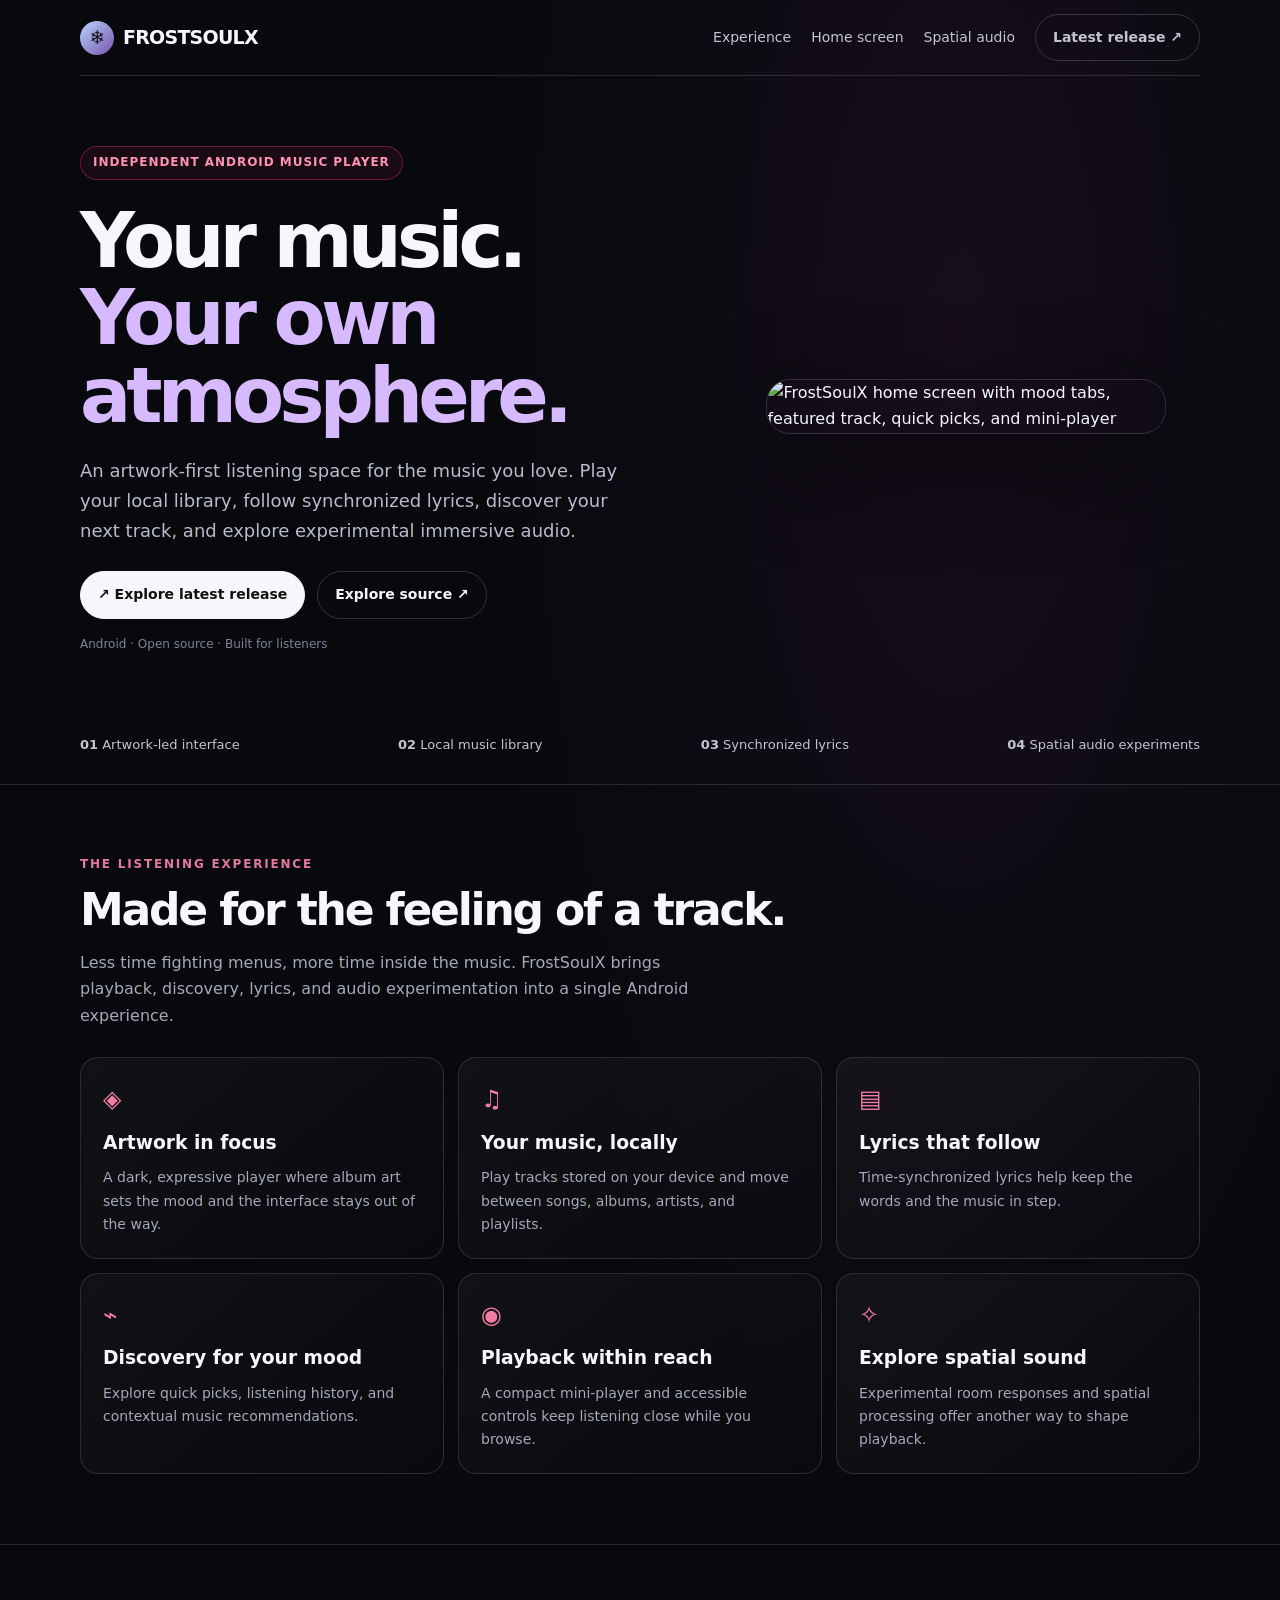
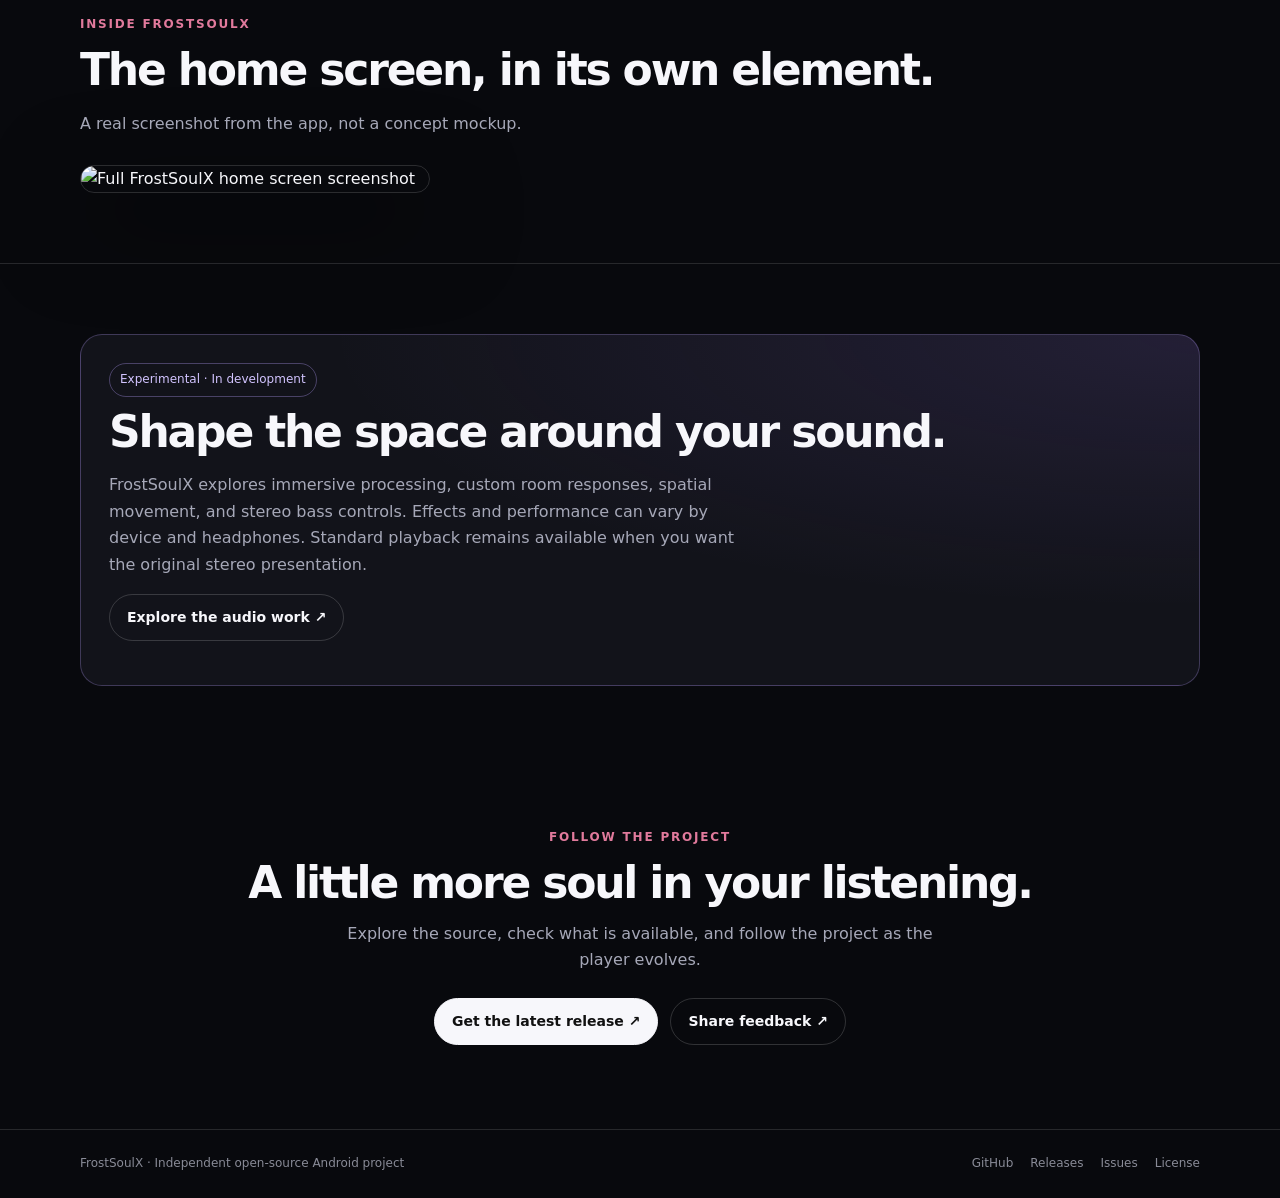
==== commit f8ba5c79: "docs: refresh FrostSoulX website and README" ====
--- a/docs/index.html
+++ b/docs/index.html
@@ -1,18 +1,19 @@
 <!doctype html>
 <html lang="en"><head>
-<meta charset="utf-8"><meta name="viewport" content="width=device-width,initial-scale=1"><meta name="theme-color" content="#090a10">
-<meta name="description" content="FrostSoulX is an artwork-first Android music player with synchronized lyrics, local media, discovery, recommendations, and experimental immersive audio.">
+<meta charset="utf-8"><meta name="viewport" content="width=device-width, initial-scale=1"><meta name="theme-color" content="#08090d">
+<meta name="description" content="FrostSoulX is an artwork-first Android music player with local music, synchronized lyrics, discovery, and experimental immersive audio.">
 <meta name="google-site-verification" content="8Y84JR3piGQvK_CAvSaHhDNYs4A3dG6lFi178oMNzOs">
-<meta property="og:title" content="FrostSoulX | Your music, your atmosphere"><meta property="og:description" content="An independent Android music player shaped around artwork, lyrics, discovery, and immersive listening."><meta property="og:image" content="https://raw.githubusercontent.com/sakuraDev31/frostsoulx/Main/docs/screenshots/immersive-player.jpg">
+<meta property="og:title" content="FrostSoulX | Your music, your atmosphere"><meta property="og:description" content="An independent Android music player shaped around artwork, lyrics, discovery, and immersive listening.">
+<meta property="og:image" content="https://raw.githubusercontent.com/sakuraDev31/frostsoulx/Main/docs/screenshots/home-screen.jpg"><meta property="og:type" content="website">
 <title>FrostSoulX | Your music, your atmosphere</title>
 <style>
-:root{color-scheme:dark;--bg:#08090d;--panel:#15161c;--text:#f7f7fb;--muted:#a6a8b4;--line:#ffffff20;--pink:#cf285d;--lav:#aebaff}*{box-sizing:border-box}html{scroll-behavior:smooth}body{margin:0;background:var(--bg);color:var(--text);font:16px/1.6 Inter,system-ui,-apple-system,"Segoe UI",sans-serif}.wrap{width:min(1120px,calc(100% - 36px));margin:auto}a{color:inherit;text-decoration:none}.nav{height:78px;display:flex;align-items:center;justify-content:space-between;border-bottom:1px solid var(--line)}.brand{font-size:20px;font-weight:850;letter-spacing:-.04em}.brand b{display:inline-grid;place-items:center;width:36px;height:36px;border-radius:50%;margin-right:9px;background:linear-gradient(135deg,#b7d3ff,#7854ad);color:#10121a}.navlinks{display:flex;gap:22px;align-items:center;color:#c2c4cf;font-size:14px}.btn{display:inline-flex;align-items:center;justify-content:center;border-radius:99px;padding:11px 17px;border:1px solid #ffffff2a;font-size:14px;font-weight:700}.primary{background:#f7f7fb;color:#111;border-color:#f7f7fb}.hero{display:grid;grid-template-columns:1fr 1fr;gap:42px;align-items:center;padding:76px 0 72px}.tag{display:inline-block;border:1px solid #cf285d77;background:#cf285d13;color:#ff91b2;border-radius:99px;padding:7px 12px;font-size:12px;letter-spacing:.08em;text-transform:uppercase;font-weight:800}h1{font-size:clamp(44px,6vw,74px);letter-spacing:-.065em;line-height:1.02;margin:22px 0}h1 span{color:#d6b9ff}.lead{font-size:18px;color:#b9bbc8;max-width:560px;margin-bottom:26px}.buttons{display:flex;gap:12px;flex-wrap:wrap}.note{color:#818491;font-size:12px;margin-top:16px}.cover{position:relative}.cover img{display:block;width:100%;max-height:650px;object-fit:cover;object-position:top;border-radius:24px;border:1px solid #ffffff22;box-shadow:0 30px 90px #0009}.cover:after{content:"";position:absolute;inset:45% 0 0;border-radius:0 0 24px 24px;background:linear-gradient(transparent,#08090d88);pointer-events:none}.stats{border-block:1px solid var(--line);display:flex;justify-content:space-between;gap:12px;flex-wrap:wrap;padding:17px 0;color:#c4c5cf;font-size:13px}.stats strong{color:#f8a3bd}.section{padding:76px 0}.eyebrow{font-size:12px;letter-spacing:.15em;text-transform:uppercase;color:#e17a9c;font-weight:800}.section h2{font-size:clamp(30px,4vw,46px);letter-spacing:-.05em;line-height:1.12;margin:10px 0 13px}.sub{color:var(--muted);max-width:650px}.features{display:grid;grid-template-columns:repeat(3,1fr);gap:14px;margin-top:28px}.feature{padding:23px;border:1px solid var(--line);border-radius:18px;background:linear-gradient(140deg,#ffffff0a,#ffffff02)}.symbol{font-size:24px;color:#f27ca2}.feature h3{font-size:18px;margin:10px 0 7px}.feature p{font-size:14px;color:var(--muted);margin:0}.gallery{display:grid;grid-template-columns:repeat(3,1fr);gap:16px;margin-top:28px}.shot{margin:0;border:1px solid var(--line);border-radius:18px;overflow:hidden;background:var(--panel)}.shot img{display:block;width:100%;aspect-ratio:9/16;object-fit:cover;object-position:top;transition:transform .25s}.shot:hover img{transform:scale(1.025)}.shot figcaption{padding:12px 14px;color:#d1d2dc;font-size:14px}.audio{padding:28px;border:1px solid #b7a0ff45;border-radius:22px;background:radial-gradient(ellipse at 100% 0%,#8c69df24,transparent 55%),#12131a}.audio h2{margin-top:8px}.audio p{color:var(--muted);max-width:760px}.pill{display:inline-block;border:1px solid #b7a0ff55;color:#d2c4ff;padding:6px 10px;border-radius:99px;font-size:12px}.cta{text-align:center;padding:68px 0 82px}.cta h2{font-size:clamp(34px,5vw,56px);line-height:1.06;letter-spacing:-.06em;max-width:760px;margin:12px auto}.cta p{color:var(--muted);max-width:600px;margin:0 auto 24px}.cta .buttons{justify-content:center}footer{border-top:1px solid var(--line);padding:25px 0;color:#898b97;font-size:12px}.foot{display:flex;justify-content:space-between;gap:15px;flex-wrap:wrap}.footlinks{display:flex;gap:17px;flex-wrap:wrap}@media(max-width:760px){.nav{height:68px}.navlinks{gap:10px}.navlinks .optional{display:none}.hero{grid-template-columns:1fr;padding:48px 0 42px;gap:30px}.hero-copy{text-align:center}.lead{margin-left:auto;margin-right:auto}.buttons{justify-content:center}.cover{max-width:540px;margin:auto}.features{grid-template-columns:repeat(2,1fr)}.gallery{grid-template-columns:repeat(2,1fr)}.section{padding:58px 0}.stats{justify-content:center}}@media(max-width:450px){.wrap{width:calc(100% - 26px)}.brand{font-size:17px}.btn{padding:10px 13px;font-size:12px}.lead{font-size:16px}.features,.gallery{grid-template-columns:1fr}.feature{padding:19px}.shot{max-width:380px;margin:auto;width:100%}.foot{flex-direction:column}}@media(prefers-reduced-motion:reduce){*{scroll-behavior:auto!important;transition:none!important}}
+:root{color-scheme:dark;--bg:#08090d;--text:#f7f7fb;--muted:#a6a8b8;--pink:#cf285d;--lav:#bba0ff;--line:#ffffff20}*{box-sizing:border-box}body{margin:0;background:radial-gradient(ellipse at 75% 12%,#49204738,transparent 35%),var(--bg);color:var(--text);font:16px/1.65 Inter,system-ui,-apple-system,"Segoe UI",sans-serif}.wrap{width:min(1120px,calc(100% - 36px));margin:auto}a{color:inherit;text-decoration:none}.nav{min-height:76px;display:flex;align-items:center;justify-content:space-between;border-bottom:1px solid var(--line);gap:18px}.brand{font-size:19px;font-weight:850;letter-spacing:-.04em}.brand b{display:inline-grid;place-items:center;width:34px;height:34px;margin-right:9px;border-radius:50%;background:linear-gradient(135deg,#b7d3ff,#7854ad);color:#10121a}.links{display:flex;gap:20px;align-items:center;color:#c2c4cf;font-size:14px}.btn{display:inline-flex;align-items:center;justify-content:center;border:1px solid #ffffff2a;border-radius:99px;padding:11px 17px;font-size:14px;font-weight:700}.primary{background:#f7f7fb;color:#111;border-color:#f7f7fb}.hero{display:grid;grid-template-columns:1fr .78fr;gap:54px;align-items:center;padding:70px 0 50px}.tag{display:inline-block;border:1px solid #cf285d77;background:#cf285d16;color:#ff91b2;border-radius:99px;padding:6px 12px;font-size:12px;letter-spacing:.08em;text-transform:uppercase;font-weight:800}h1{font-size:clamp(44px,6vw,76px);letter-spacing:-.065em;line-height:1.02;margin:22px 0}h1 span{color:#d6b9ff}.lead{font-size:18px;color:#b9bbc8;max-width:560px;margin-bottom:26px}.buttons{display:flex;gap:12px;flex-wrap:wrap}.note{font-size:12px;color:#818491;margin-top:16px}.shot{max-width:400px;margin:auto}.shot img{display:block;width:100%;max-height:720px;object-fit:contain;border-radius:24px;border:1px solid #ffffff24;box-shadow:0 30px 90px #0009}.stats{display:flex;justify-content:space-between;gap:14px;flex-wrap:wrap;padding:18px 0 28px;color:#c4c5cf;font-size:13px}.section{padding:70px 0;border-top:1px solid var(--line)}.eyebrow{font-size:12px;letter-spacing:.15em;text-transform:uppercase;color:#e17a9c;font-weight:800}.section h2,.cta h2{font-size:clamp(30px,4vw,44px);letter-spacing:-.05em;line-height:1.12;margin:10px 0 14px}.sub{color:var(--muted);max-width:650px}.features{display:grid;grid-template-columns:repeat(3,1fr);gap:14px;margin-top:28px}.feature{padding:22px;border:1px solid var(--line);border-radius:18px;background:linear-gradient(140deg,#ffffff0a,#ffffff02)}.feature h3{margin:8px 0}.feature p{color:var(--muted);font-size:14px;margin:0}.symbol{font-size:24px;color:#f27ca2}.audio{padding:28px;border:1px solid #b7a0ff45;border-radius:22px;background:radial-gradient(ellipse at 100% 0%,#8c69df24,transparent 55%),#12131a}.pill{display:inline-block;border:1px solid #b7a0ff55;color:#d2c4ff;padding:6px 10px;border-radius:99px;font-size:12px}.cta{text-align:center;padding:72px 0 84px}.cta p{color:var(--muted);max-width:600px;margin:0 auto 24px}footer{border-top:1px solid var(--line);padding:24px 0;color:#898b97;font-size:12px}.foot{display:flex;justify-content:space-between;gap:15px;flex-wrap:wrap}.footlinks{display:flex;gap:17px;flex-wrap:wrap}@media(max-width:760px){.nav{min-height:68px}.links{gap:10px}.links .optional{display:none}.hero{grid-template-columns:1fr;padding:48px 0;gap:32px}.hero-copy{text-align:center}.lead{margin-left:auto;margin-right:auto}.buttons{justify-content:center}.shot{max-width:330px}.features{grid-template-columns:repeat(2,1fr)}.section{padding:56px 0}}@media(max-width:450px){.wrap{width:calc(100% - 28px)}.brand{font-size:16px}.links{font-size:12px}.btn{padding:10px 13px;font-size:12px}.features{grid-template-columns:1fr}.hero{padding-top:42px}}
 </style></head><body>
-<header class="nav wrap"><a class="brand" href="#top"><b>♫</b>FROSTSOULX</a><nav class="navlinks"><a class="optional" href="#experience">Experience</a><a class="optional" href="#screenshots">Screenshots</a><a class="optional" href="#audio">Spatial audio</a><a class="btn" href="https://github.com/sakuraDev31/frostsoulx/releases/latest">Latest release ↗</a></nav></header>
-<main id="top"><section class="hero wrap"><div class="hero-copy"><span class="tag">Independent Android music player</span><h1>Your music.<br><span>Your own atmosphere.</span></h1><p class="lead">An artwork-first listening space for the music you love. Play your local library, follow synchronized lyrics, discover your next track, and explore experimental immersive audio, all in one considered player.</p><div class="buttons"><a class="btn primary" href="https://github.com/sakuraDev31/frostsoulx/releases/latest">↓ Explore latest release</a><a class="btn" href="https://github.com/sakuraDev31/frostsoulx">Explore source ↗</a></div><p class="note">Android · Open source · Built for listeners</p></div><a class="cover" href="#screenshots" aria-label="Explore FrostSoulX screenshots"><img src="screenshots/immersive-player.jpg" alt="FrostSoulX immersive now-playing screen"></a></section>
-<div class="stats wrap"><span><strong>01</strong> Artwork-led interface</span><span><strong>02</strong> Local music library</span><span><strong>03</strong> Synchronized lyrics</span><span><strong>04</strong> Experimental spatial audio</span></div>
-<section class="section wrap" id="experience"><div class="eyebrow">The listening experience</div><h2>Made for the feeling of a track.</h2><p class="sub">Less time fighting menus, more time inside the music. FrostSoulX brings playback, discovery, lyrics, and audio experimentation into a single Android experience.</p><div class="features"><article class="feature"><div class="symbol">◉</div><h3>Artwork in focus</h3><p>Album art leads the player, with rich dark surfaces and a color-conscious visual identity.</p></article><article class="feature"><div class="symbol">♫</div><h3>Your music, locally</h3><p>Play tracks stored on your device and move between songs, albums, artists, and playlists.</p></article><article class="feature"><div class="symbol">≋</div><h3>Lyrics that follow</h3><p>Time-synchronized lyrics help keep the words and the music in step.</p></article><article class="feature"><div class="symbol">✳</div><h3>Discovery for your mood</h3><p>Explore quick picks, listening history, and contextual music recommendations.</p></article><article class="feature"><div class="symbol">▤</div><h3>Playback within reach</h3><p>A compact mini-player and accessible controls keep listening close while you browse.</p></article><article class="feature"><div class="symbol">⌁</div><h3>Explore spatial sound</h3><p>Experimental room responses and spatial processing offer another way to shape playback.</p></article></div></section>
-<section class="section wrap" id="screenshots"><div class="eyebrow">Inside FrostSoulX</div><h2>A closer look at the player.</h2><p class="sub">Real screens from the app, from the immersive player to lyrics, browsing, and recommendations.</p><div class="gallery"><figure class="shot"><a href="screenshots/immersive-player.jpg"><img src="screenshots/immersive-player.jpg" alt="Immersive now-playing screen" loading="lazy"></a><figcaption>Immersive player</figcaption></figure><figure class="shot"><a href="screenshots/library-overview.jpg"><img src="screenshots/library-overview.jpg" alt="Library home screen" loading="lazy"></a><figcaption>Your music library</figcaption></figure><figure class="shot"><a href="screenshots/library-most-played.jpg"><img src="screenshots/library-most-played.jpg" alt="Recently played music" loading="lazy"></a><figcaption>Recently played</figcaption></figure><figure class="shot"><a href="screenshots/lyrics.jpg"><img src="screenshots/lyrics.jpg" alt="Synchronized lyrics view" loading="lazy"></a><figcaption>Synchronized lyrics</figcaption></figure><figure class="shot"><a href="screenshots/recommendations.jpg"><img src="screenshots/recommendations.jpg" alt="Music recommendations view" loading="lazy"></a><figcaption>Music discovery</figcaption></figure><figure class="shot"><a href="screenshots/spatial-audio.jpg"><img src="screenshots/spatial-audio.jpg" alt="Spatial audio settings" loading="lazy"></a><figcaption>Spatial audio controls</figcaption></figure></div><p class="note">Tap a screenshot to view it at full size.</p></section>
-<section class="section wrap" id="audio"><div class="audio"><span class="pill">Experimental · In development</span><h2>Shape the space around your sound.</h2><p>FrostSoulX explores immersive processing, custom room responses, spatial movement, and stereo bass controls. This part of the app is experimental: the effect and performance can vary by device, headphones, and selected response. Standard playback remains the fallback when you want the original stereo presentation.</p><a class="btn" href="https://github.com/sakuraDev31/frostsoulx">Explore the audio work ↗</a></div></section>
-<section class="cta wrap"><div class="eyebrow">Follow the project</div><h2>A little more soul in your listening.</h2><p>Explore the source, check what is available, and follow the project as the player evolves.</p><div class="buttons"><a class="btn primary" href="https://github.com/sakuraDev31/frostsoulx/releases/latest">Get the latest release ↗</a><a class="btn" href="https://github.com/sakuraDev31/frostsoulx/issues">Share feedback ↗</a></div></section></main>
+<header class="nav wrap"><a class="brand" href="#top"><b>❄</b>FROSTSOULX</a><nav class="links"><a class="optional" href="#experience">Experience</a><a class="optional" href="#screenshots">Home screen</a><a href="#audio">Spatial audio</a><a class="btn" href="https://github.com/sakuraDev31/frostsoulx/releases/latest">Latest release ↗</a></nav></header>
+<main id="top"><section class="hero wrap"><div class="hero-copy"><span class="tag">Independent Android music player</span><h1>Your music.<br><span>Your own atmosphere.</span></h1><p class="lead">An artwork-first listening space for the music you love. Play your local library, follow synchronized lyrics, discover your next track, and explore experimental immersive audio.</p><div class="buttons"><a class="btn primary" href="https://github.com/sakuraDev31/frostsoulx/releases/latest">↗ Explore latest release</a><a class="btn" href="https://github.com/sakuraDev31/frostsoulx">Explore source ↗</a></div><p class="note">Android · Open source · Built for listeners</p></div><a class="shot" href="#screenshots" aria-label="View FrostSoulX home screen"><img src="screenshots/home-screen.jpg" alt="FrostSoulX home screen with mood tabs, featured track, quick picks, and mini-player"></a></section>
+<div class="stats wrap"><span><strong>01</strong> Artwork-led interface</span><span><strong>02</strong> Local music library</span><span><strong>03</strong> Synchronized lyrics</span><span><strong>04</strong> Spatial audio experiments</span></div>
+<section class="section" id="experience"><div class="wrap"><div class="eyebrow">The listening experience</div><h2>Made for the feeling of a track.</h2><p class="sub">Less time fighting menus, more time inside the music. FrostSoulX brings playback, discovery, lyrics, and audio experimentation into a single Android experience.</p><div class="features"><article class="feature"><div class="symbol">◈</div><h3>Artwork in focus</h3><p>A dark, expressive player where album art sets the mood and the interface stays out of the way.</p></article><article class="feature"><div class="symbol">♫</div><h3>Your music, locally</h3><p>Play tracks stored on your device and move between songs, albums, artists, and playlists.</p></article><article class="feature"><div class="symbol">▤</div><h3>Lyrics that follow</h3><p>Time-synchronized lyrics help keep the words and the music in step.</p></article><article class="feature"><div class="symbol">⌁</div><h3>Discovery for your mood</h3><p>Explore quick picks, listening history, and contextual music recommendations.</p></article><article class="feature"><div class="symbol">◉</div><h3>Playback within reach</h3><p>A compact mini-player and accessible controls keep listening close while you browse.</p></article><article class="feature"><div class="symbol">✧</div><h3>Explore spatial sound</h3><p>Experimental room responses and spatial processing offer another way to shape playback.</p></article></div></div></section>
+<section class="section" id="screenshots"><div class="wrap"><div class="eyebrow">Inside FrostSoulX</div><h2>The home screen, in its own element.</h2><p class="sub">A real screenshot from the app, not a concept mockup.</p><div class="shot" style="margin:28px 0 0;max-width:350px"><a href="screenshots/home-screen.jpg"><img src="screenshots/home-screen.jpg" alt="Full FrostSoulX home screen screenshot"></a></div></div></section>
+<section class="section" id="audio"><div class="wrap"><div class="audio"><span class="pill">Experimental · In development</span><h2>Shape the space around your sound.</h2><p class="sub">FrostSoulX explores immersive processing, custom room responses, spatial movement, and stereo bass controls. Effects and performance can vary by device and headphones. Standard playback remains available when you want the original stereo presentation.</p><p><a class="btn" href="https://github.com/sakuraDev31/frostsoulx">Explore the audio work ↗</a></p></div></div></section>
+<section class="cta wrap"><div class="eyebrow">Follow the project</div><h2>A little more soul in your listening.</h2><p>Explore the source, check what is available, and follow the project as the player evolves.</p><div class="buttons" style="justify-content:center"><a class="btn primary" href="https://github.com/sakuraDev31/frostsoulx/releases/latest">Get the latest release ↗</a><a class="btn" href="https://github.com/sakuraDev31/frostsoulx/issues">Share feedback ↗</a></div></section></main>
 <footer><div class="wrap foot"><span>FrostSoulX · Independent open-source Android project</span><div class="footlinks"><a href="https://github.com/sakuraDev31/frostsoulx">GitHub</a><a href="https://github.com/sakuraDev31/frostsoulx/releases">Releases</a><a href="https://github.com/sakuraDev31/frostsoulx/issues">Issues</a><a href="https://github.com/sakuraDev31/frostsoulx/blob/Main/LICENSE">License</a></div></div></footer></body></html>
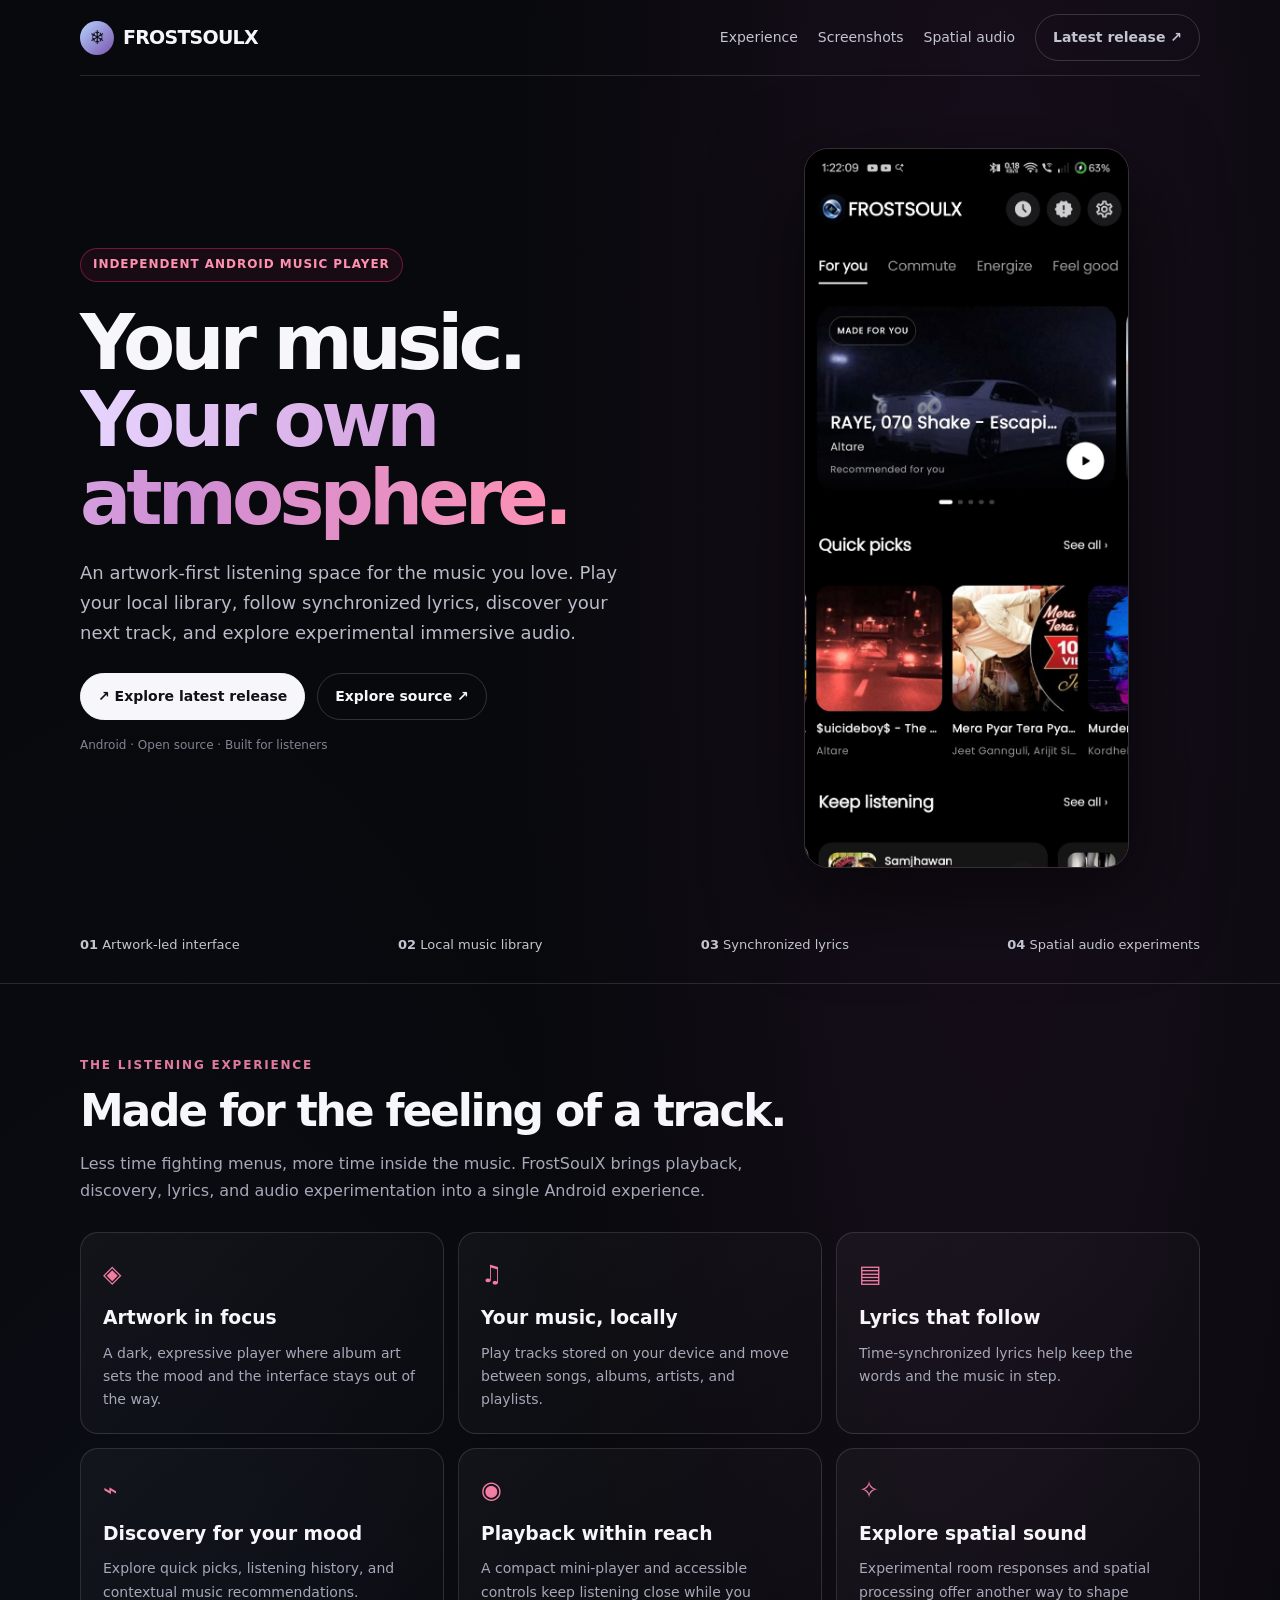
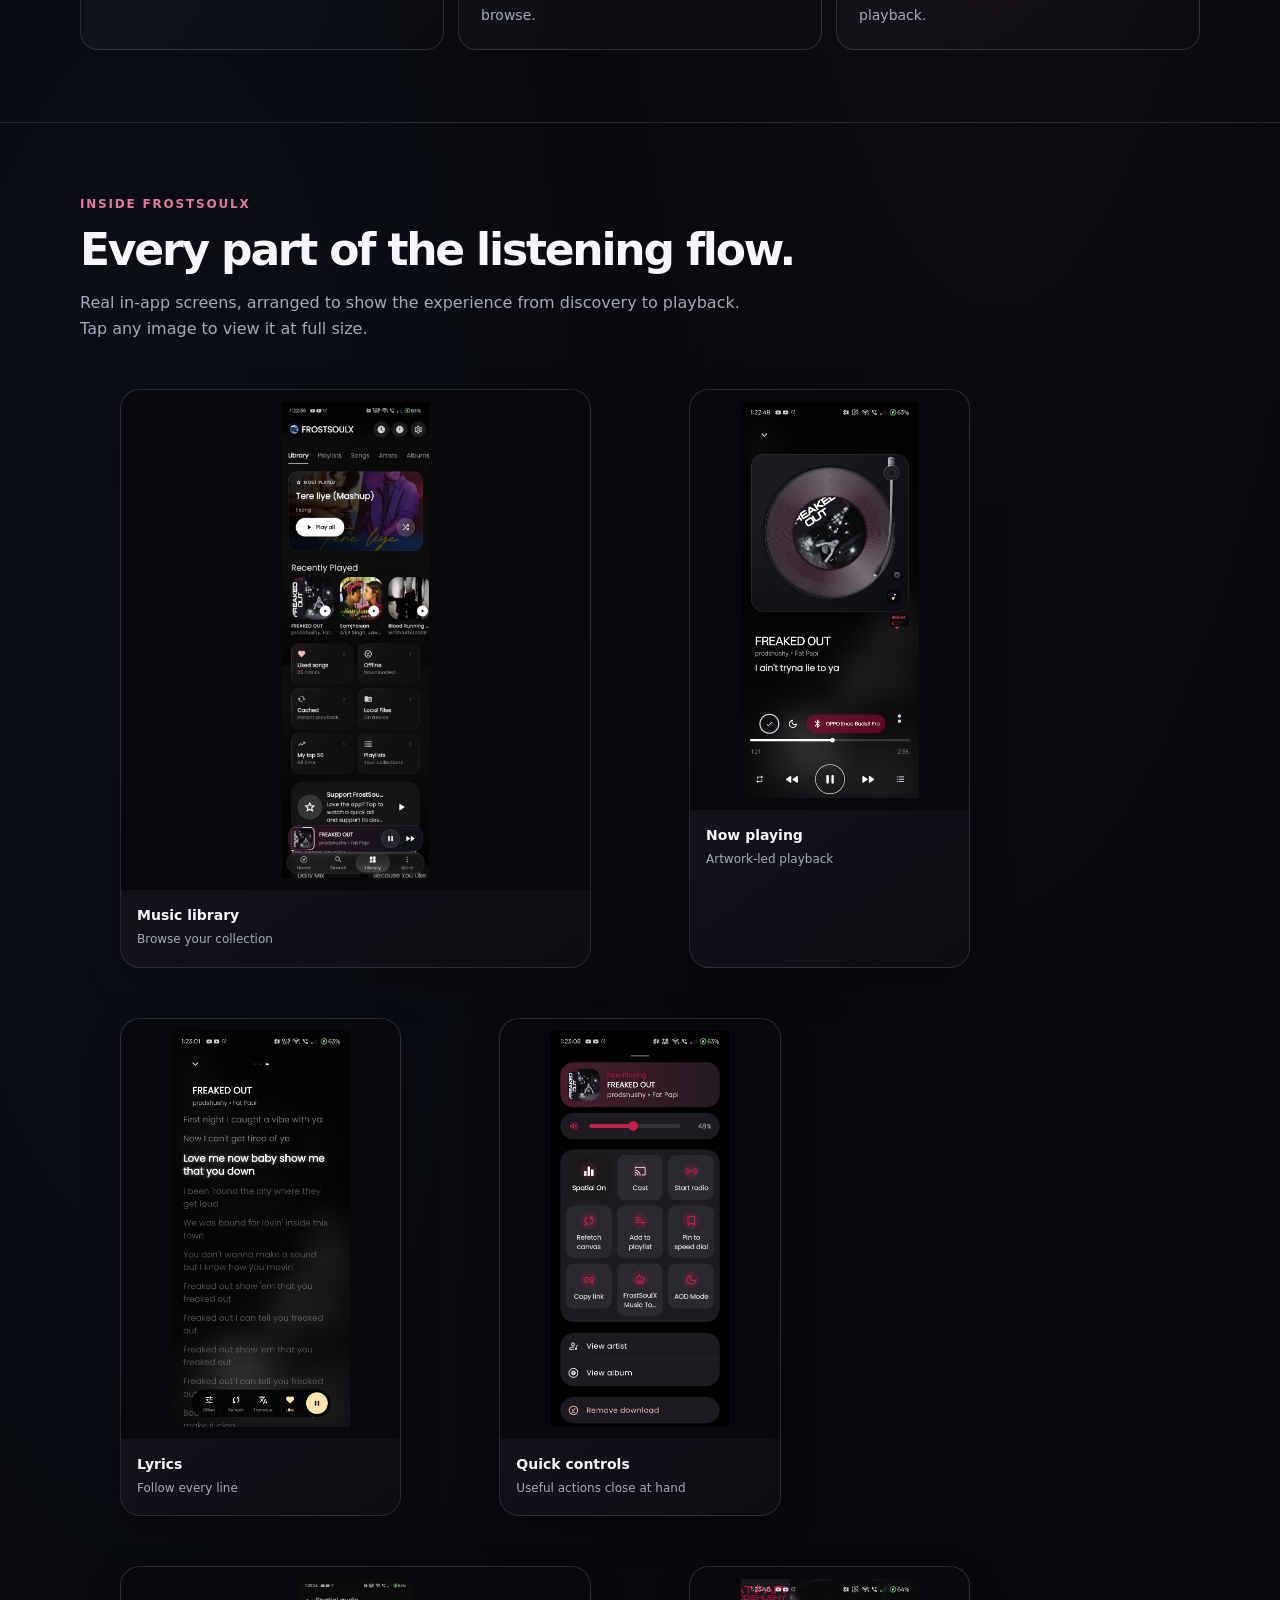
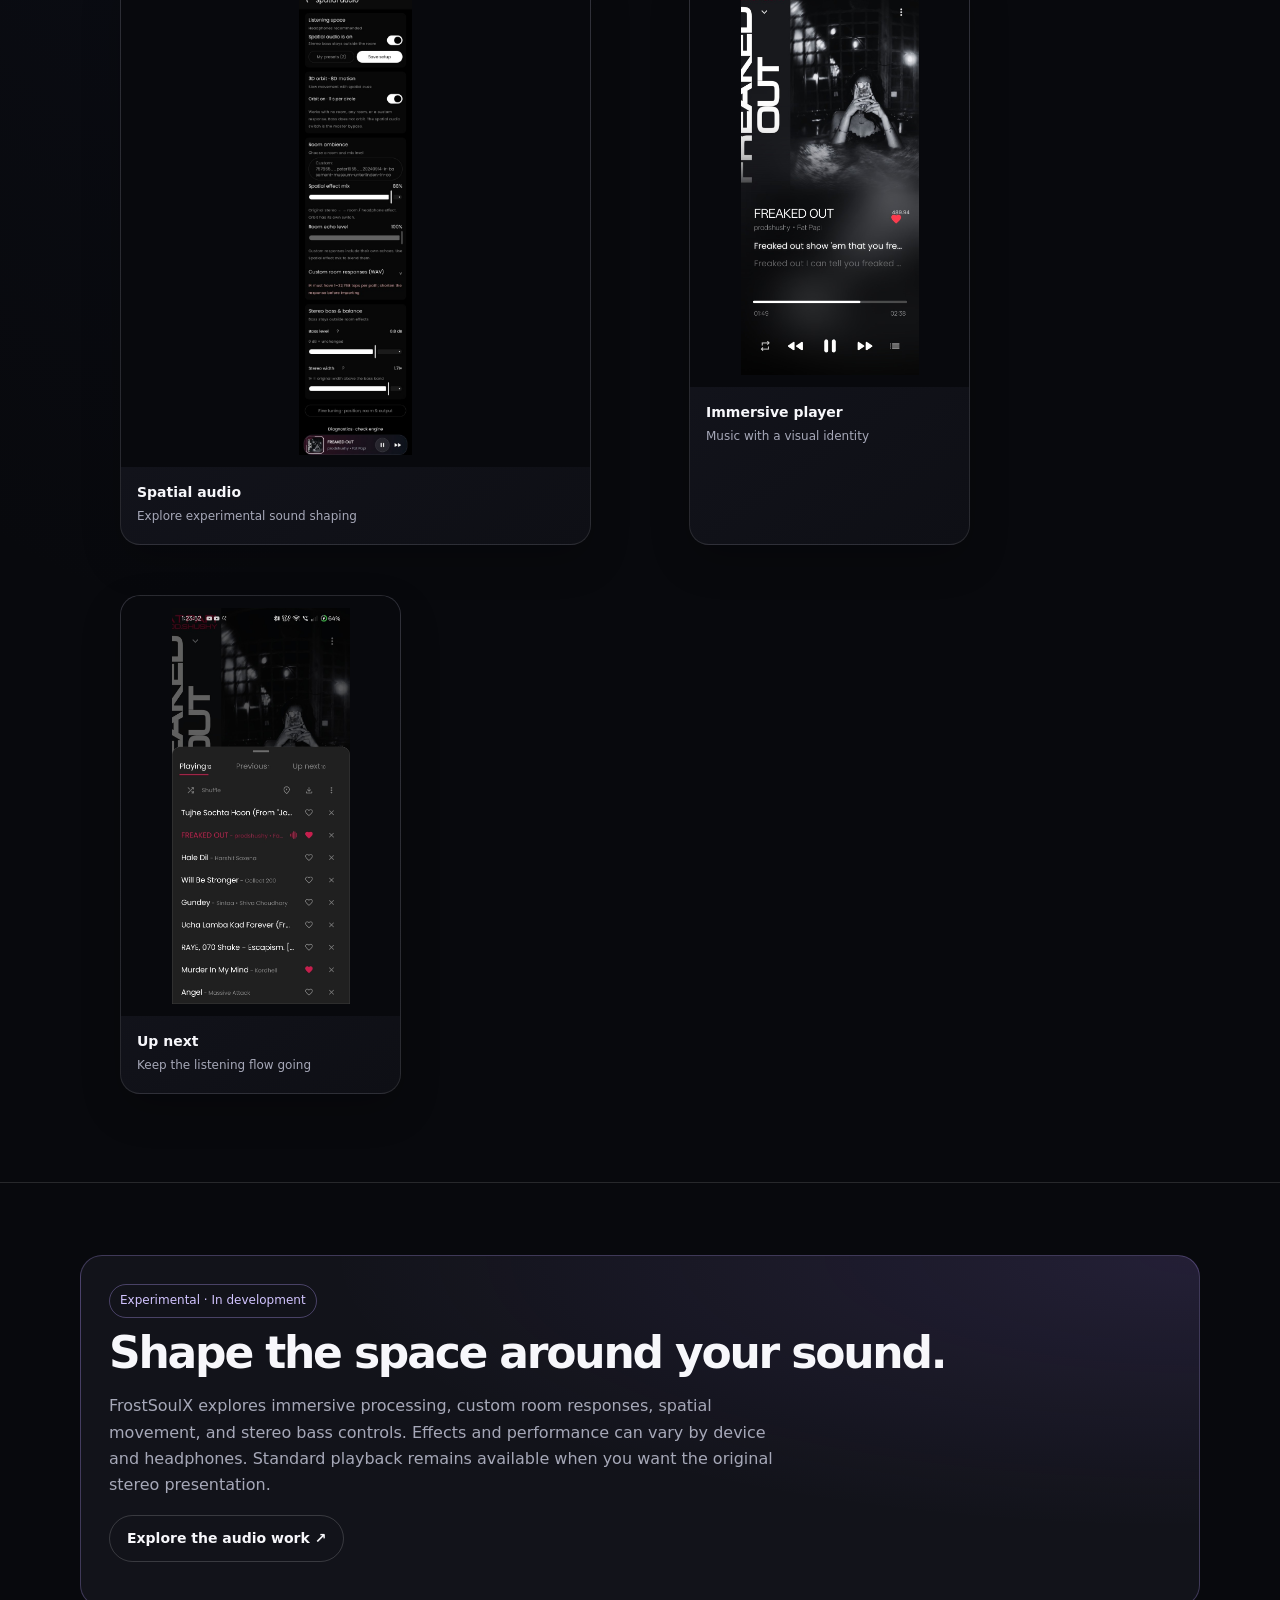
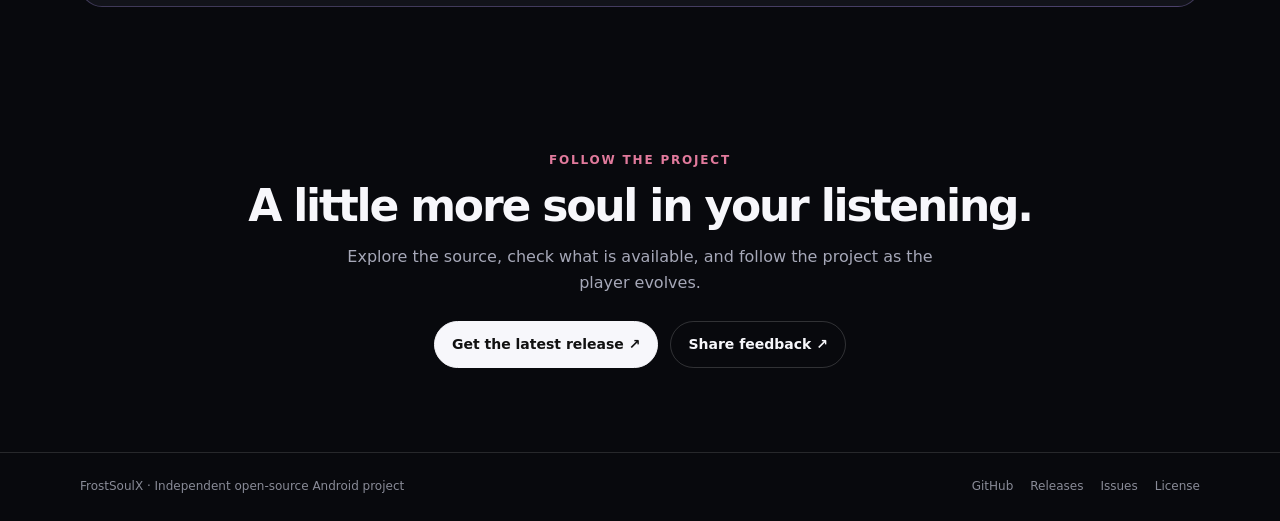
==== commit 00098b54: "site: redesign screenshot gallery and fix broken image paths" ====
--- a/docs/index.html
+++ b/docs/index.html
@@ -4,16 +4,27 @@
 <meta name="description" content="FrostSoulX is an artwork-first Android music player with local music, synchronized lyrics, discovery, and experimental immersive audio.">
 <meta name="google-site-verification" content="8Y84JR3piGQvK_CAvSaHhDNYs4A3dG6lFi178oMNzOs">
 <meta property="og:title" content="FrostSoulX | Your music, your atmosphere"><meta property="og:description" content="An independent Android music player shaped around artwork, lyrics, discovery, and immersive listening.">
-<meta property="og:image" content="https://raw.githubusercontent.com/sakuraDev31/frostsoulx/Main/docs/screenshots/home-screen.jpg"><meta property="og:type" content="website">
+<meta property="og:image" content="https://raw.githubusercontent.com/sakuraDev31/frostsoulx/Main/docs/screenshots/191696.jpg"><meta property="og:type" content="website">
 <title>FrostSoulX | Your music, your atmosphere</title>
 <style>
-:root{color-scheme:dark;--bg:#08090d;--text:#f7f7fb;--muted:#a6a8b8;--pink:#cf285d;--lav:#bba0ff;--line:#ffffff20}*{box-sizing:border-box}body{margin:0;background:radial-gradient(ellipse at 75% 12%,#49204738,transparent 35%),var(--bg);color:var(--text);font:16px/1.65 Inter,system-ui,-apple-system,"Segoe UI",sans-serif}.wrap{width:min(1120px,calc(100% - 36px));margin:auto}a{color:inherit;text-decoration:none}.nav{min-height:76px;display:flex;align-items:center;justify-content:space-between;border-bottom:1px solid var(--line);gap:18px}.brand{font-size:19px;font-weight:850;letter-spacing:-.04em}.brand b{display:inline-grid;place-items:center;width:34px;height:34px;margin-right:9px;border-radius:50%;background:linear-gradient(135deg,#b7d3ff,#7854ad);color:#10121a}.links{display:flex;gap:20px;align-items:center;color:#c2c4cf;font-size:14px}.btn{display:inline-flex;align-items:center;justify-content:center;border:1px solid #ffffff2a;border-radius:99px;padding:11px 17px;font-size:14px;font-weight:700}.primary{background:#f7f7fb;color:#111;border-color:#f7f7fb}.hero{display:grid;grid-template-columns:1fr .78fr;gap:54px;align-items:center;padding:70px 0 50px}.tag{display:inline-block;border:1px solid #cf285d77;background:#cf285d16;color:#ff91b2;border-radius:99px;padding:6px 12px;font-size:12px;letter-spacing:.08em;text-transform:uppercase;font-weight:800}h1{font-size:clamp(44px,6vw,76px);letter-spacing:-.065em;line-height:1.02;margin:22px 0}h1 span{color:#d6b9ff}.lead{font-size:18px;color:#b9bbc8;max-width:560px;margin-bottom:26px}.buttons{display:flex;gap:12px;flex-wrap:wrap}.note{font-size:12px;color:#818491;margin-top:16px}.shot{max-width:400px;margin:auto}.shot img{display:block;width:100%;max-height:720px;object-fit:contain;border-radius:24px;border:1px solid #ffffff24;box-shadow:0 30px 90px #0009}.stats{display:flex;justify-content:space-between;gap:14px;flex-wrap:wrap;padding:18px 0 28px;color:#c4c5cf;font-size:13px}.section{padding:70px 0;border-top:1px solid var(--line)}.eyebrow{font-size:12px;letter-spacing:.15em;text-transform:uppercase;color:#e17a9c;font-weight:800}.section h2,.cta h2{font-size:clamp(30px,4vw,44px);letter-spacing:-.05em;line-height:1.12;margin:10px 0 14px}.sub{color:var(--muted);max-width:650px}.features{display:grid;grid-template-columns:repeat(3,1fr);gap:14px;margin-top:28px}.feature{padding:22px;border:1px solid var(--line);border-radius:18px;background:linear-gradient(140deg,#ffffff0a,#ffffff02)}.feature h3{margin:8px 0}.feature p{color:var(--muted);font-size:14px;margin:0}.symbol{font-size:24px;color:#f27ca2}.audio{padding:28px;border:1px solid #b7a0ff45;border-radius:22px;background:radial-gradient(ellipse at 100% 0%,#8c69df24,transparent 55%),#12131a}.pill{display:inline-block;border:1px solid #b7a0ff55;color:#d2c4ff;padding:6px 10px;border-radius:99px;font-size:12px}.cta{text-align:center;padding:72px 0 84px}.cta p{color:var(--muted);max-width:600px;margin:0 auto 24px}footer{border-top:1px solid var(--line);padding:24px 0;color:#898b97;font-size:12px}.foot{display:flex;justify-content:space-between;gap:15px;flex-wrap:wrap}.footlinks{display:flex;gap:17px;flex-wrap:wrap}@media(max-width:760px){.nav{min-height:68px}.links{gap:10px}.links .optional{display:none}.hero{grid-template-columns:1fr;padding:48px 0;gap:32px}.hero-copy{text-align:center}.lead{margin-left:auto;margin-right:auto}.buttons{justify-content:center}.shot{max-width:330px}.features{grid-template-columns:repeat(2,1fr)}.section{padding:56px 0}}@media(max-width:450px){.wrap{width:calc(100% - 28px)}.brand{font-size:16px}.links{font-size:12px}.btn{padding:10px 13px;font-size:12px}.features{grid-template-columns:1fr}.hero{padding-top:42px}}
+:root{color-scheme:dark;--bg:#08090d;--panel:#11121a;--text:#f7f7fb;--muted:#a6a8b8;--pink:#cf285d;--lav:#bba0ff;--line:#ffffff20}
+*{box-sizing:border-box}html{scroll-behavior:smooth}body{margin:0;background:radial-gradient(ellipse at 78% 8%,#49204740,transparent 34%),radial-gradient(ellipse at 12% 42%,#222c5130,transparent 36%),var(--bg);color:var(--text);font:16px/1.65 Inter,system-ui,-apple-system,"Segoe UI",sans-serif}.wrap{width:min(1120px,calc(100% - 36px));margin:auto}a{color:inherit;text-decoration:none}.nav{min-height:76px;display:flex;align-items:center;justify-content:space-between;border-bottom:1px solid var(--line);gap:18px}.brand{font-size:19px;font-weight:850;letter-spacing:-.04em}.brand b{display:inline-grid;place-items:center;width:34px;height:34px;margin-right:9px;border-radius:50%;background:linear-gradient(135deg,#b7d3ff,#7854ad);color:#10121a}.links{display:flex;gap:20px;align-items:center;color:#c2c4cf;font-size:14px}.btn{display:inline-flex;align-items:center;justify-content:center;border:1px solid #ffffff2a;border-radius:99px;padding:11px 17px;font-size:14px;font-weight:700;transition:transform .2s,border-color .2s}.btn:hover{transform:translateY(-2px);border-color:#cdbaff}.primary{background:#f7f7fb;color:#111;border-color:#f7f7fb}.hero{display:grid;grid-template-columns:1fr .78fr;gap:54px;align-items:center;padding:72px 0 48px}.tag{display:inline-block;border:1px solid #cf285d77;background:#cf285d16;color:#ff91b2;border-radius:99px;padding:6px 12px;font-size:12px;letter-spacing:.08em;text-transform:uppercase;font-weight:800}h1{font-size:clamp(44px,6vw,76px);letter-spacing:-.065em;line-height:1.02;margin:22px 0}h1 span{background:linear-gradient(100deg,#e7d7ff,#cf8ed4 55%,#ff91b2);background-clip:text;color:transparent}.lead{font-size:18px;color:#b9bbc8;max-width:560px;margin-bottom:26px}.buttons{display:flex;gap:12px;flex-wrap:wrap}.note{font-size:12px;color:#818491;margin-top:16px}.shot{max-width:400px;margin:auto}.shot img{display:block;width:100%;max-height:720px;object-fit:contain;border-radius:24px;border:1px solid #ffffff24;box-shadow:0 30px 90px #0009}.stats{display:flex;justify-content:space-between;gap:14px;flex-wrap:wrap;padding:18px 0 28px;color:#c4c5cf;font-size:13px}.section{padding:72px 0;border-top:1px solid var(--line)}.eyebrow{font-size:12px;letter-spacing:.15em;text-transform:uppercase;color:#e17a9c;font-weight:800}.section h2,.cta h2{font-size:clamp(30px,4vw,44px);letter-spacing:-.05em;line-height:1.12;margin:10px 0 14px}.sub{color:var(--muted);max-width:680px}.features{display:grid;grid-template-columns:repeat(3,1fr);gap:14px;margin-top:28px}.feature{padding:22px;border:1px solid var(--line);border-radius:18px;background:linear-gradient(140deg,#ffffff0a,#ffffff02)}.feature h3{margin:8px 0}.feature p{color:var(--muted);font-size:14px;margin:0}.symbol{font-size:24px;color:#f27ca2}.audio{padding:28px;border:1px solid #b7a0ff45;border-radius:22px;background:radial-gradient(ellipse at 100% 0%,#8c69df24,transparent 55%),#12131a}.pill{display:inline-block;border:1px solid #b7a0ff55;color:#d2c4ff;padding:6px 10px;border-radius:99px;font-size:12px}.gallery{display:grid;grid-template-columns:repeat(12,minmax(0,1fr));gap:18px;margin-top:30px}.gallery-card{grid-column:span 4;overflow:hidden;border:1px solid #ffffff1b;border-radius:20px;background:linear-gradient(145deg,#171822,#0e0f15);box-shadow:0 16px 40px #0003;transition:transform .22s,border-color .22s}.gallery-card:hover{transform:translateY(-5px);border-color:#bba0ff88}.gallery-card.wide{grid-column:span 6}.gallery-card a{display:block;height:100%}.gallery-card img{display:block;width:100%;height:420px;object-fit:contain;background:#08090d;padding:12px}.gallery-card.wide img{height:500px}.gallery-card figcaption{padding:14px 16px 17px;font-weight:700;font-size:14px}.gallery-card figcaption span{display:block;font-size:12px;color:var(--muted);font-weight:400;margin-top:3px}.cta{text-align:center;padding:72px 0 84px}.cta p{color:var(--muted);max-width:600px;margin:0 auto 24px}footer{border-top:1px solid var(--line);padding:24px 0;color:#898b97;font-size:12px}.foot{display:flex;justify-content:space-between;gap:15px;flex-wrap:wrap}.footlinks{display:flex;gap:17px;flex-wrap:wrap}
+@media(max-width:760px){.nav{min-height:68px}.links{gap:10px}.links .optional{display:none}.hero{grid-template-columns:1fr;padding:48px 0;gap:32px}.hero-copy{text-align:center}.lead{margin-left:auto;margin-right:auto}.buttons{justify-content:center}.shot{max-width:330px}.features{grid-template-columns:repeat(2,1fr)}.section{padding:56px 0}.gallery{gap:10px}.gallery-card,.gallery-card.wide{grid-column:span 6}.gallery-card img,.gallery-card.wide img{height:340px;padding:8px}}
+@media(max-width:450px){.wrap{width:calc(100% - 28px)}.brand{font-size:16px}.links{font-size:12px}.btn{padding:10px 13px;font-size:12px}.features{grid-template-columns:1fr}.hero{padding-top:42px}.gallery-card,.gallery-card.wide{grid-column:span 6;border-radius:14px}.gallery-card img,.gallery-card.wide img{height:245px;padding:5px}.gallery-card figcaption{font-size:12px;padding:10px}}
 </style></head><body>
-<header class="nav wrap"><a class="brand" href="#top"><b>❄</b>FROSTSOULX</a><nav class="links"><a class="optional" href="#experience">Experience</a><a class="optional" href="#screenshots">Home screen</a><a href="#audio">Spatial audio</a><a class="btn" href="https://github.com/sakuraDev31/frostsoulx/releases/latest">Latest release ↗</a></nav></header>
-<main id="top"><section class="hero wrap"><div class="hero-copy"><span class="tag">Independent Android music player</span><h1>Your music.<br><span>Your own atmosphere.</span></h1><p class="lead">An artwork-first listening space for the music you love. Play your local library, follow synchronized lyrics, discover your next track, and explore experimental immersive audio.</p><div class="buttons"><a class="btn primary" href="https://github.com/sakuraDev31/frostsoulx/releases/latest">↗ Explore latest release</a><a class="btn" href="https://github.com/sakuraDev31/frostsoulx">Explore source ↗</a></div><p class="note">Android · Open source · Built for listeners</p></div><a class="shot" href="#screenshots" aria-label="View FrostSoulX home screen"><img src="screenshots/home-screen.jpg" alt="FrostSoulX home screen with mood tabs, featured track, quick picks, and mini-player"></a></section>
+<header class="nav wrap"><a class="brand" href="#top"><b>❄</b>FROSTSOULX</a><nav class="links"><a class="optional" href="#experience">Experience</a><a class="optional" href="#screenshots">Screenshots</a><a href="#audio">Spatial audio</a><a class="btn" href="https://github.com/sakuraDev31/frostsoulx/releases/latest">Latest release ↗</a></nav></header>
+<main id="top"><section class="hero wrap"><div class="hero-copy"><span class="tag">Independent Android music player</span><h1>Your music.<br><span>Your own atmosphere.</span></h1><p class="lead">An artwork-first listening space for the music you love. Play your local library, follow synchronized lyrics, discover your next track, and explore experimental immersive audio.</p><div class="buttons"><a class="btn primary" href="https://github.com/sakuraDev31/frostsoulx/releases/latest">↗ Explore latest release</a><a class="btn" href="https://github.com/sakuraDev31/frostsoulx">Explore source ↗</a></div><p class="note">Android · Open source · Built for listeners</p></div><a class="shot" href="screenshots/191696.jpg" aria-label="View FrostSoulX home screen"><img src="screenshots/191696.jpg" alt="FrostSoulX app home and music discovery screen"></a></section>
 <div class="stats wrap"><span><strong>01</strong> Artwork-led interface</span><span><strong>02</strong> Local music library</span><span><strong>03</strong> Synchronized lyrics</span><span><strong>04</strong> Spatial audio experiments</span></div>
 <section class="section" id="experience"><div class="wrap"><div class="eyebrow">The listening experience</div><h2>Made for the feeling of a track.</h2><p class="sub">Less time fighting menus, more time inside the music. FrostSoulX brings playback, discovery, lyrics, and audio experimentation into a single Android experience.</p><div class="features"><article class="feature"><div class="symbol">◈</div><h3>Artwork in focus</h3><p>A dark, expressive player where album art sets the mood and the interface stays out of the way.</p></article><article class="feature"><div class="symbol">♫</div><h3>Your music, locally</h3><p>Play tracks stored on your device and move between songs, albums, artists, and playlists.</p></article><article class="feature"><div class="symbol">▤</div><h3>Lyrics that follow</h3><p>Time-synchronized lyrics help keep the words and the music in step.</p></article><article class="feature"><div class="symbol">⌁</div><h3>Discovery for your mood</h3><p>Explore quick picks, listening history, and contextual music recommendations.</p></article><article class="feature"><div class="symbol">◉</div><h3>Playback within reach</h3><p>A compact mini-player and accessible controls keep listening close while you browse.</p></article><article class="feature"><div class="symbol">✧</div><h3>Explore spatial sound</h3><p>Experimental room responses and spatial processing offer another way to shape playback.</p></article></div></div></section>
-<section class="section" id="screenshots"><div class="wrap"><div class="eyebrow">Inside FrostSoulX</div><h2>The home screen, in its own element.</h2><p class="sub">A real screenshot from the app, not a concept mockup.</p><div class="shot" style="margin:28px 0 0;max-width:350px"><a href="screenshots/home-screen.jpg"><img src="screenshots/home-screen.jpg" alt="Full FrostSoulX home screen screenshot"></a></div></div></section>
+<section class="section" id="screenshots"><div class="wrap"><div class="eyebrow">Inside FrostSoulX</div><h2>Every part of the listening flow.</h2><p class="sub">Real in-app screens, arranged to show the experience from discovery to playback. Tap any image to view it at full size.</p><div class="gallery">
+<figure class="gallery-card wide"><a href="screenshots/191698.jpg"><img loading="lazy" src="screenshots/191698.jpg" alt="FrostSoulX music library screen"><figcaption>Music library<span>Browse your collection</span></figcaption></a></figure>
+<figure class="gallery-card"><a href="screenshots/191700.jpg"><img loading="lazy" src="screenshots/191700.jpg" alt="FrostSoulX full player with record artwork"><figcaption>Now playing<span>Artwork-led playback</span></figcaption></a></figure>
+<figure class="gallery-card"><a href="screenshots/191701.jpg"><img loading="lazy" src="screenshots/191701.jpg" alt="FrostSoulX synchronized lyrics screen"><figcaption>Lyrics<span>Follow every line</span></figcaption></a></figure>
+<figure class="gallery-card"><a href="screenshots/191702.jpg"><img loading="lazy" src="screenshots/191702.jpg" alt="FrostSoulX playback actions and quick controls"><figcaption>Quick controls<span>Useful actions close at hand</span></figcaption></a></figure>
+<figure class="gallery-card wide"><a href="screenshots/191705.jpg"><img loading="lazy" src="screenshots/191705.jpg" alt="FrostSoulX spatial audio settings"><figcaption>Spatial audio<span>Explore experimental sound shaping</span></figcaption></a></figure>
+<figure class="gallery-card"><a href="screenshots/191706.jpg"><img loading="lazy" src="screenshots/191706.jpg" alt="FrostSoulX immersive player screen"><figcaption>Immersive player<span>Music with a visual identity</span></figcaption></a></figure>
+<figure class="gallery-card"><a href="screenshots/191707.jpg"><img loading="lazy" src="screenshots/191707.jpg" alt="FrostSoulX playback queue"><figcaption>Up next<span>Keep the listening flow going</span></figcaption></a></figure>
+</div></div></section>
 <section class="section" id="audio"><div class="wrap"><div class="audio"><span class="pill">Experimental · In development</span><h2>Shape the space around your sound.</h2><p class="sub">FrostSoulX explores immersive processing, custom room responses, spatial movement, and stereo bass controls. Effects and performance can vary by device and headphones. Standard playback remains available when you want the original stereo presentation.</p><p><a class="btn" href="https://github.com/sakuraDev31/frostsoulx">Explore the audio work ↗</a></p></div></div></section>
 <section class="cta wrap"><div class="eyebrow">Follow the project</div><h2>A little more soul in your listening.</h2><p>Explore the source, check what is available, and follow the project as the player evolves.</p><div class="buttons" style="justify-content:center"><a class="btn primary" href="https://github.com/sakuraDev31/frostsoulx/releases/latest">Get the latest release ↗</a><a class="btn" href="https://github.com/sakuraDev31/frostsoulx/issues">Share feedback ↗</a></div></section></main>
 <footer><div class="wrap foot"><span>FrostSoulX · Independent open-source Android project</span><div class="footlinks"><a href="https://github.com/sakuraDev31/frostsoulx">GitHub</a><a href="https://github.com/sakuraDev31/frostsoulx/releases">Releases</a><a href="https://github.com/sakuraDev31/frostsoulx/issues">Issues</a><a href="https://github.com/sakuraDev31/frostsoulx/blob/Main/LICENSE">License</a></div></div></footer></body></html>
